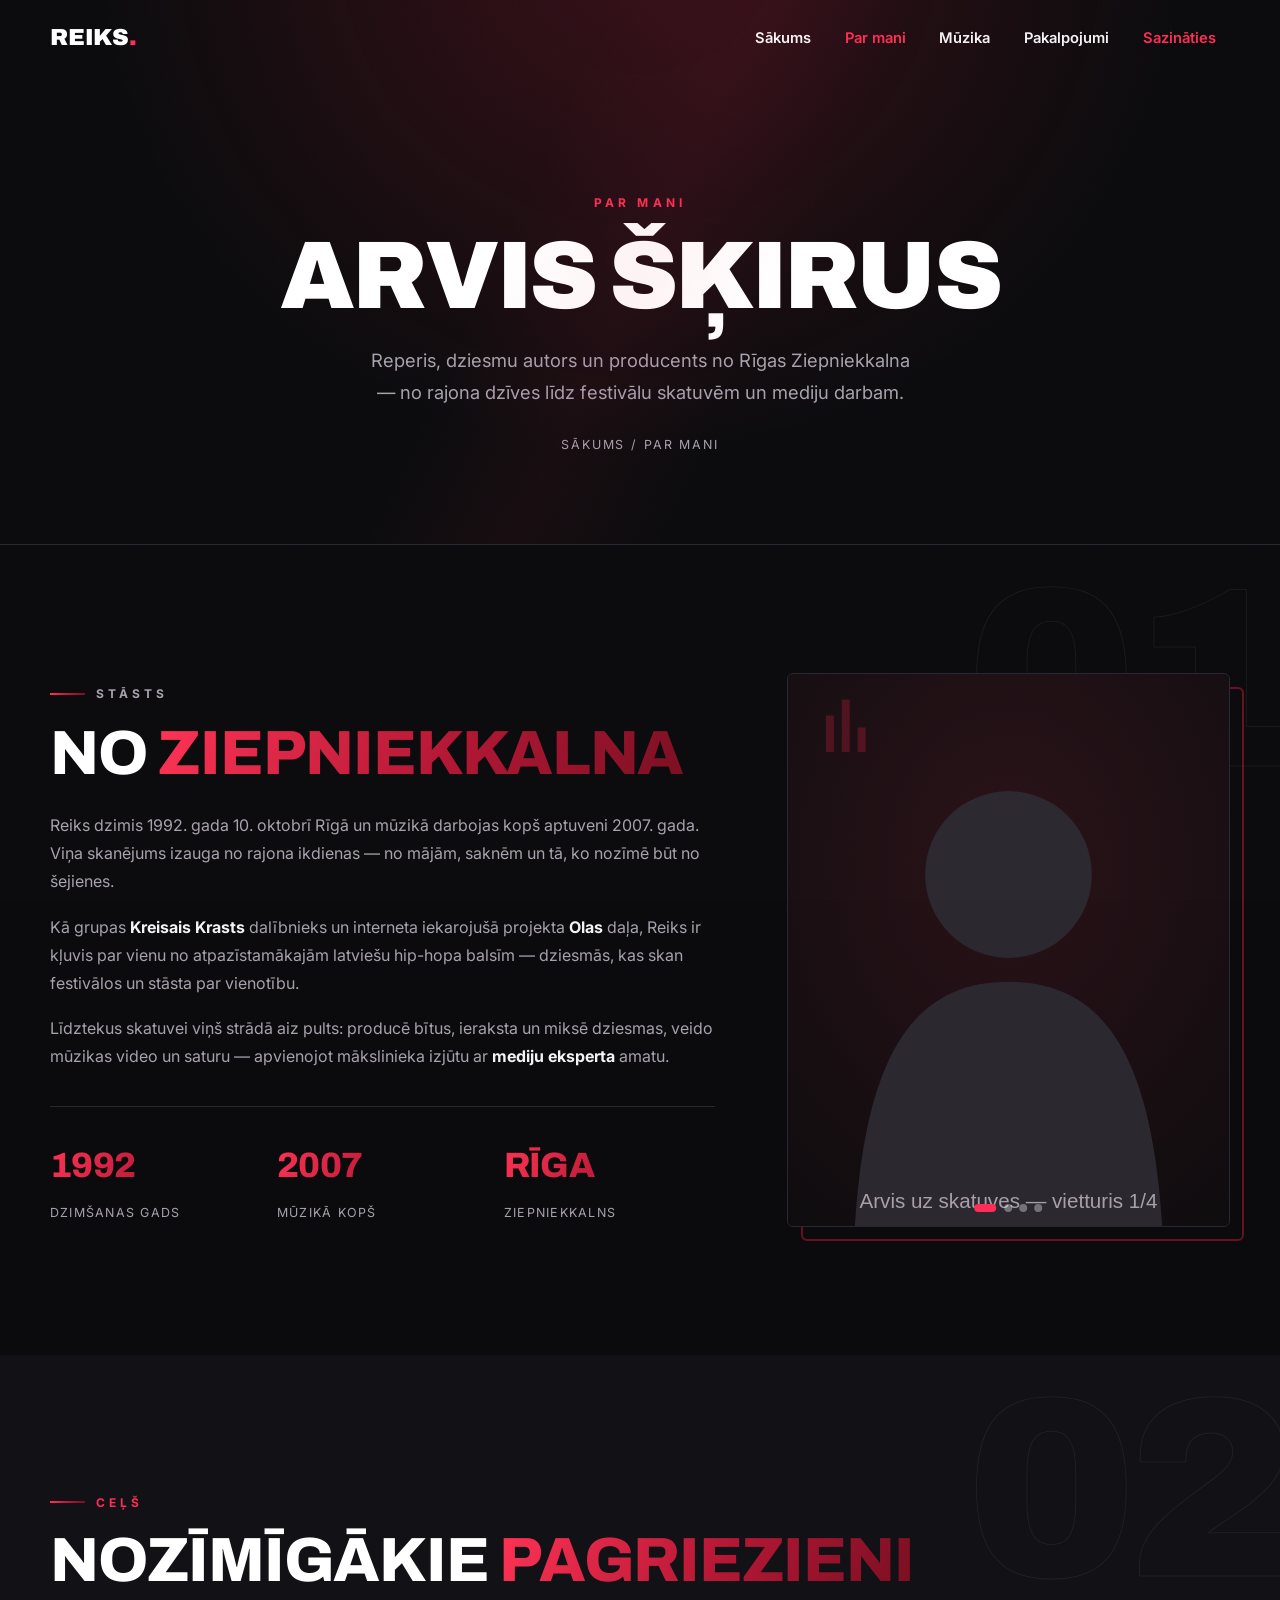
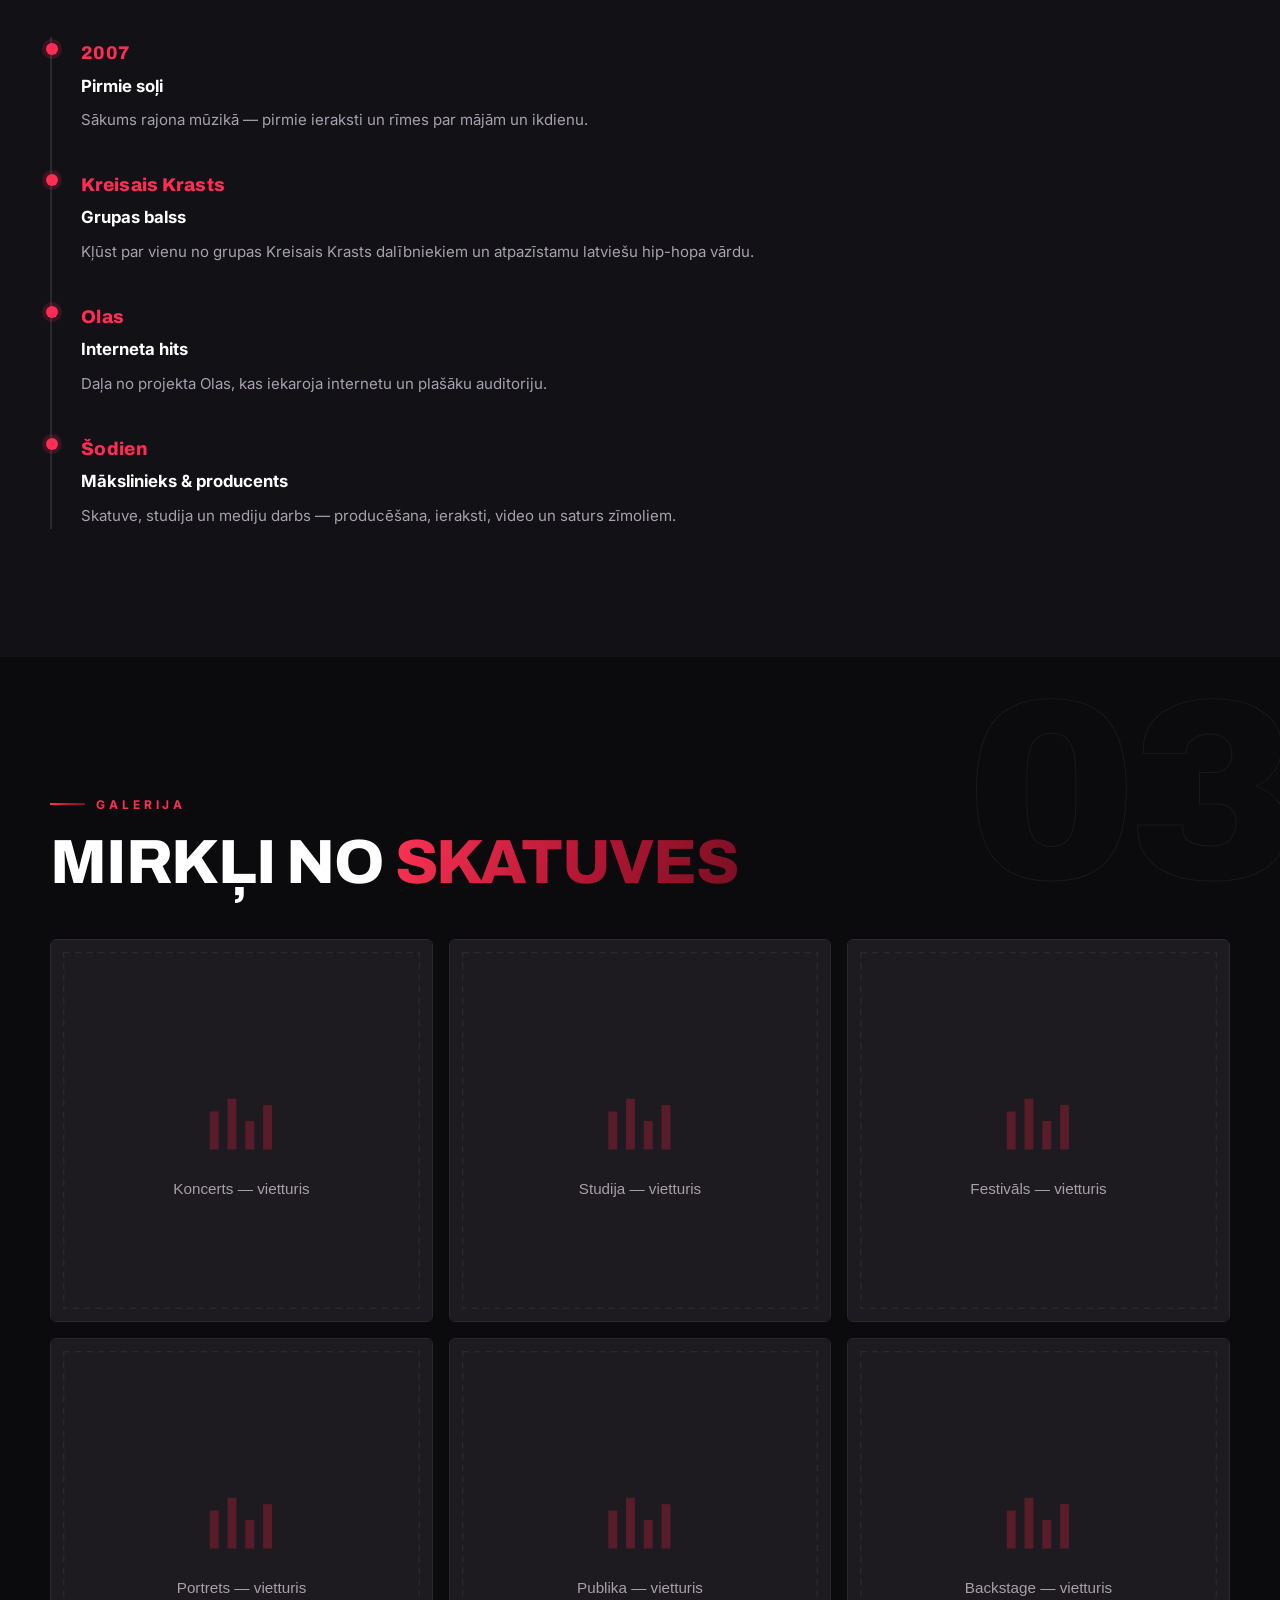
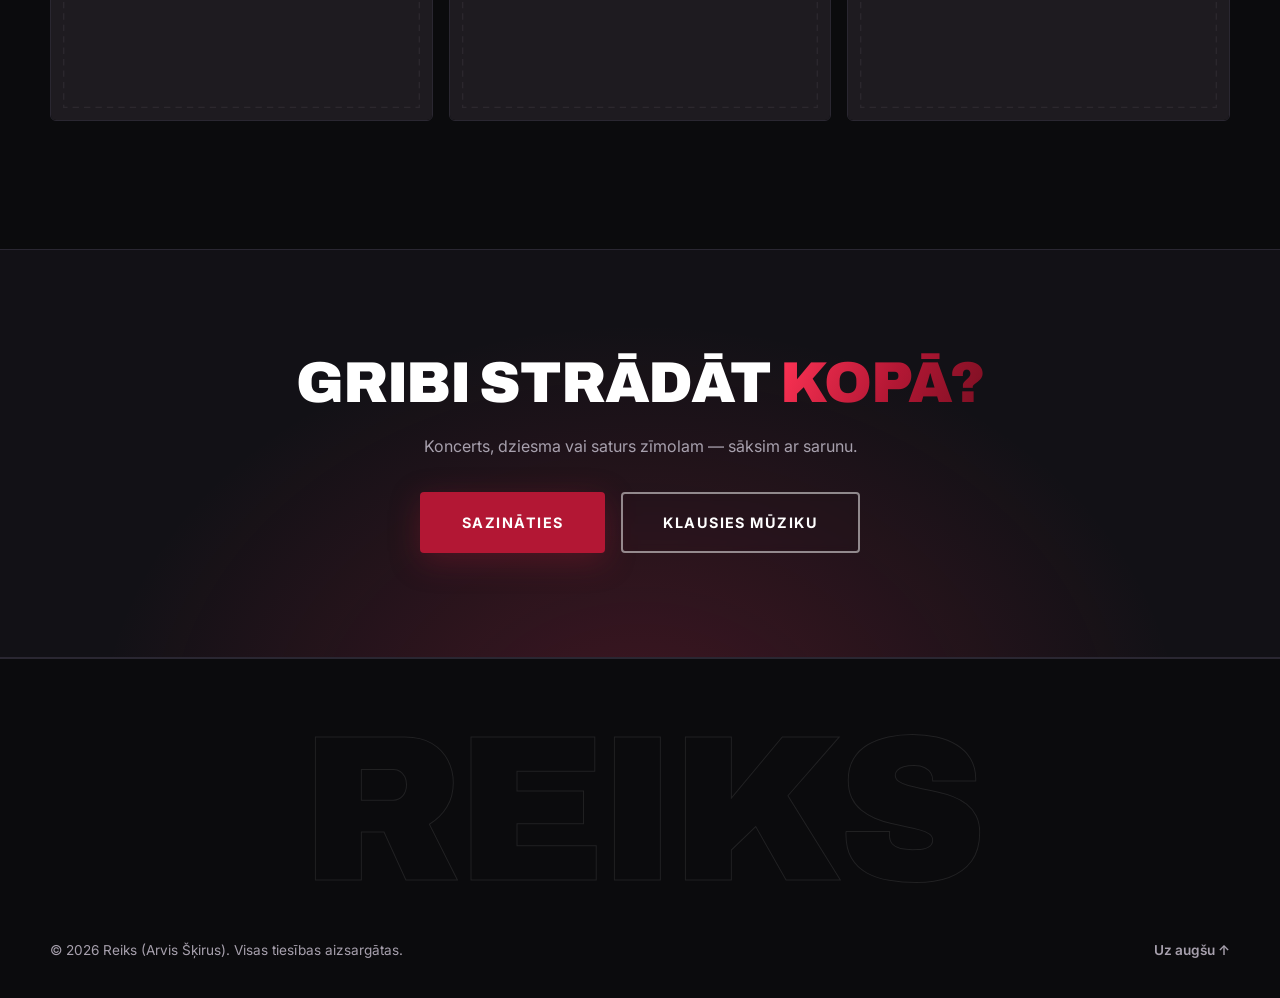
==== about.html @ 03c7bd0c "REIKS multi-page site: home, about, music, services Artist + media-expert site built on the reiks-la" ====
<!DOCTYPE html>
<html lang="lv">
<head>
  <meta charset="UTF-8">
  <meta name="viewport" content="width=device-width, initial-scale=1.0">
  <meta name="description" content="Par Reiks (Arvis Šķirus) — latviešu repera, dziesmu autora un producenta stāsts no Ziepniekkalna līdz festivālu skatuvēm un mediju darbam.">
  <title>Par mani — REIKS</title>
  <link rel="icon" type="image/svg+xml" href="assets/favicon.svg">
  <link rel="canonical" href="https://reiks.lv/about">

  <!-- Open Graph / social sharing -->
  <meta property="og:type" content="profile">
  <meta property="og:site_name" content="REIKS">
  <meta property="og:locale" content="lv_LV">
  <meta property="og:url" content="https://reiks.lv/about">
  <meta property="og:title" content="Par mani — REIKS">
  <meta property="og:description" content="Reiks (Arvis Šķirus) — no Rīgas Ziepniekkalna līdz festivālu skatuvēm un mediju darbam.">
  <meta name="twitter:card" content="summary_large_image">

  <link rel="preconnect" href="https://fonts.googleapis.com">
  <link rel="preconnect" href="https://fonts.gstatic.com" crossorigin>
  <link href="https://fonts.googleapis.com/css2?family=Archivo:wght@600;700;800;900&family=Inter:wght@400;500;600;700;800&display=swap" rel="stylesheet">
  <link rel="stylesheet" href="styles.css">
</head>
<body>

  <div class="scroll-progress" aria-hidden="true"></div>

  <header class="site-header" id="site-header">
    <nav class="nav container" aria-label="Galvenā navigācija">
      <a href="/" class="nav__logo">REIKS<span class="nav__logo-dot">.</span></a>
      <button class="nav__toggle" aria-label="Atvērt izvēlni" aria-expanded="false" aria-controls="nav-menu">
        <span class="nav__toggle-bar"></span>
        <span class="nav__toggle-bar"></span>
        <span class="nav__toggle-bar"></span>
      </button>
      <ul class="nav__menu" id="nav-menu">
        <li><a href="/" class="nav__link">Sākums</a></li>
        <li><a href="/about" class="nav__link nav__link--active">Par mani</a></li>
        <li><a href="/music" class="nav__link">Mūzika</a></li>
        <li><a href="/services" class="nav__link">Pakalpojumi</a></li>
        <li><a href="/services#kontakti" class="nav__link nav__link--cta">Sazināties</a></li>
      </ul>
    </nav>
  </header>

  <main>

    <!-- PAGE BANNER -->
    <section class="page-banner">
      <div class="container">
        <p class="page-banner__kicker">Par mani</p>
        <h1 class="page-banner__title">Arvis Šķirus</h1>
        <p class="page-banner__lead">Reperis, dziesmu autors un producents no Rīgas Ziepniekkalna — no rajona dzīves līdz festivālu skatuvēm un mediju darbam.</p>
        <p class="page-banner__path"><a href="/">Sākums</a> / Par mani</p>
      </div>
    </section>

    <!-- BIO + SLIDESHOW -->
    <section class="section">
      <span class="section__ghost" aria-hidden="true">01</span>
      <div class="container split split--media-right">
        <div class="split__media reveal">
          <div class="slideshow" role="img" aria-label="Reiks — foto slīdrāde">
            <img class="slideshow__slide slideshow__slide--active" src="assets/images/slide-1.svg" alt="Reiks uz skatuves">
            <img class="slideshow__slide" src="assets/images/slide-2.svg" alt="Reiks studijā" loading="lazy">
            <img class="slideshow__slide" src="assets/images/slide-3.svg" alt="Reiks festivālā" loading="lazy">
            <img class="slideshow__slide" src="assets/images/slide-4.svg" alt="Reiks ar publiku" loading="lazy">
            <div class="slideshow__dots" aria-hidden="true"></div>
          </div>
          <div class="about__image-frame" aria-hidden="true"></div>
        </div>
        <div class="about__text">
          <p class="section__kicker reveal">Stāsts</p>
          <h2 class="section__title reveal">No <span class="accent">Ziepniekkalna</span></h2>
          <p class="reveal">
            Reiks dzimis 1992. gada 10. oktobrī Rīgā un mūzikā darbojas kopš aptuveni
            2007. gada. Viņa skanējums izauga no rajona ikdienas — no mājām, saknēm
            un tā, ko nozīmē būt no šejienes.
          </p>
          <p class="reveal">
            Kā grupas <strong>Kreisais Krasts</strong> dalībnieks un interneta iekarojušā
            projekta <strong>Olas</strong> daļa, Reiks ir kļuvis par vienu no
            atpazīstamākajām latviešu hip-hopa balsīm — dziesmās, kas skan festivālos
            un stāsta par vienotību.
          </p>
          <p class="reveal">
            Līdztekus skatuvei viņš strādā aiz pults: producē bītus, ieraksta un miksē
            dziesmas, veido mūzikas video un saturu — apvienojot mākslinieka izjūtu ar
            <strong>mediju eksperta</strong> amatu.
          </p>

          <div class="about__stats reveal">
            <div class="stat"><span class="stat__num">1992</span><span class="stat__label">Dzimšanas gads</span></div>
            <div class="stat"><span class="stat__num">2007</span><span class="stat__label">Mūzikā kopš</span></div>
            <div class="stat"><span class="stat__num">RĪGA</span><span class="stat__label">Ziepniekkalns</span></div>
          </div>
        </div>
      </div>
    </section>

    <!-- TIMELINE -->
    <section class="section section--alt">
      <span class="section__ghost" aria-hidden="true">02</span>
      <div class="container">
        <p class="section__kicker reveal">Ceļš</p>
        <h2 class="section__title reveal">Nozīmīgākie <span class="accent">pagriezieni</span></h2>

        <div class="timeline">
          <div class="timeline__item reveal">
            <p class="timeline__year">2007</p>
            <h3 class="timeline__title">Pirmie soļi</h3>
            <p class="timeline__text">Sākums rajona mūzikā — pirmie ieraksti un rīmes par mājām un ikdienu.</p>
          </div>
          <div class="timeline__item reveal">
            <p class="timeline__year">Kreisais Krasts</p>
            <h3 class="timeline__title">Grupas balss</h3>
            <p class="timeline__text">Kļūst par vienu no grupas Kreisais Krasts dalībniekiem un atpazīstamu latviešu hip-hopa vārdu.</p>
          </div>
          <div class="timeline__item reveal">
            <p class="timeline__year">Olas</p>
            <h3 class="timeline__title">Interneta hits</h3>
            <p class="timeline__text">Daļa no projekta Olas, kas iekaroja internetu un plašāku auditoriju.</p>
          </div>
          <div class="timeline__item reveal">
            <p class="timeline__year">Šodien</p>
            <h3 class="timeline__title">Mākslinieks & producents</h3>
            <p class="timeline__text">Skatuve, studija un mediju darbs — producēšana, ieraksti, video un saturs zīmoliem.</p>
          </div>
        </div>
      </div>
    </section>

    <!-- GALLERY -->
    <section class="section gallery">
      <span class="section__ghost" aria-hidden="true">03</span>
      <div class="container">
        <p class="section__kicker reveal">Galerija</p>
        <h2 class="section__title reveal">Mirkļi no <span class="accent">skatuves</span></h2>
        <div class="gallery__grid">
          <img class="reveal" src="assets/images/gallery-1.svg" alt="Foto no koncerta — vietturis" loading="lazy">
          <img class="reveal" src="assets/images/gallery-2.svg" alt="Foto no studijas — vietturis" loading="lazy">
          <img class="reveal" src="assets/images/gallery-3.svg" alt="Foto no festivāla — vietturis" loading="lazy">
          <img class="reveal" src="assets/images/gallery-4.svg" alt="Portreta foto — vietturis" loading="lazy">
          <img class="reveal" src="assets/images/gallery-5.svg" alt="Foto ar publiku — vietturis" loading="lazy">
          <img class="reveal" src="assets/images/gallery-6.svg" alt="Backstage foto — vietturis" loading="lazy">
        </div>
      </div>
    </section>

    <!-- CTA BAND -->
    <section class="cta-band">
      <div class="container">
        <h2 class="cta-band__title reveal">Gribi strādāt <span class="accent">kopā?</span></h2>
        <p class="cta-band__text reveal">Koncerts, dziesma vai saturs zīmolam — sāksim ar sarunu.</p>
        <div class="cta-band__actions reveal">
          <a href="/services#kontakti" class="btn btn--primary">Sazināties</a>
          <a href="/music" class="btn btn--outline">Klausies mūziku</a>
        </div>
      </div>
    </section>

  </main>

  <footer class="site-footer">
    <p class="site-footer__wordmark" aria-hidden="true">REIKS</p>
    <div class="container site-footer__inner">
      <p class="site-footer__copy">© <span id="year">2026</span> Reiks (Arvis Šķirus). Visas tiesības aizsargātas.</p>
      <a href="#" class="site-footer__top">Uz augšu ↑</a>
    </div>
  </footer>

  <script src="script.js"></script>
</body>
</html>
---- styles.css ----
/* ================================================================
   REIKS — LANDING PAGE STYLES  (v2 — "top tier" design pass)
   ----------------------------------------------------------------
   HOW TO EDIT:
   - All colors, fonts and spacing live in the :root variables below.
     Change a value once and it updates everywhere.
   - Each section of the page has its own clearly-marked block.
   - Mobile-first: base styles are for phones; @media blocks at the
     end adapt the layout for tablets and desktops.
   ================================================================ */

/* ----------------------------------------------------------------
   DESIGN TOKENS (colors, fonts, spacing)
   ---------------------------------------------------------------- */
:root {
  /* Colors — crimson accent on a warm near-black theme (bold-modern) */
  --color-bg:        #0b0b0d;   /* page background */
  --color-bg-alt:    #121116;   /* alternate section background */
  --color-surface:   #161419;   /* cards */
  --color-border:    #2a2732;   /* subtle card borders */
  --color-text:      #f5f2f6;   /* main text */
  --color-text-dim:  #a7a0ad;   /* secondary text */
  --color-accent:    #b31734;   /* deep crimson */
  --color-accent-hi: #ff2d55;   /* vivid crimson for glows/hovers */
  --color-white:     #ffffff;

  /* Gradient used for accent text and glows */
  --gradient-accent: linear-gradient(115deg, #ff3355 0%, #b31734 55%, #7a0f22 100%);

  /* Typography — Archivo (heavy) for display, Inter for body (see <head>) */
  --font-display: "Archivo", "Arial Black", Impact, sans-serif;
  --font-body: "Inter", "Segoe UI", system-ui, sans-serif;
  --display-weight: 800;

  /* Layout — sharper, more architectural than before */
  --container-max: 1180px;
  --section-pad: clamp(4.5rem, 11vw, 8rem);
  --radius: 6px;
  --radius-sm: 4px;
}

/* ----------------------------------------------------------------
   RESET & BASE
   ---------------------------------------------------------------- */
*, *::before, *::after { box-sizing: border-box; margin: 0; padding: 0; }

html { scroll-behavior: smooth; }

body {
  font-family: var(--font-body);
  background: var(--color-bg);
  color: var(--color-text);
  line-height: 1.75;
  -webkit-font-smoothing: antialiased;
  overflow-x: hidden; /* ghost numbers overflow on purpose */
}

img { max-width: 100%; display: block; }

a { color: inherit; }

/* Film-grain texture over the whole page — subtle, adds analog warmth.
   Pure CSS (SVG noise), sits above everything but ignores clicks. */
body::after {
  content: "";
  position: fixed;
  inset: 0;
  z-index: 300;
  pointer-events: none;
  opacity: 0.05;
  mix-blend-mode: overlay;
  background-image: url("data:image/svg+xml,%3Csvg xmlns='http://www.w3.org/2000/svg' width='160' height='160'%3E%3Cfilter id='n'%3E%3CfeTurbulence type='fractalNoise' baseFrequency='0.85' numOctaves='2' stitchTiles='stitch'/%3E%3C/filter%3E%3Crect width='100%25' height='100%25' filter='url(%23n)'/%3E%3C/svg%3E");
}

/* Visible focus outline for keyboard users */
a:focus-visible, button:focus-visible, input:focus-visible, textarea:focus-visible {
  outline: 2px solid var(--color-accent-hi);
  outline-offset: 3px;
}

::selection { background: var(--color-accent); color: var(--color-white); }

.container {
  width: min(100% - 2.5rem, var(--container-max));
  margin-inline: auto;
}

/* Accent words inside headings get the gradient treatment */
.accent {
  background: var(--gradient-accent);
  -webkit-background-clip: text;
  background-clip: text;
  color: transparent;
}

/* ----------------------------------------------------------------
   SCROLL PROGRESS BAR (top of page; width set by script.js)
   ---------------------------------------------------------------- */
.scroll-progress {
  position: fixed;
  top: 0; left: 0;
  height: 3px;
  width: 0%;
  background: var(--gradient-accent);
  z-index: 200;
}

/* ----------------------------------------------------------------
   BUTTONS
   ---------------------------------------------------------------- */
.btn {
  position: relative;
  display: inline-block;
  padding: 1rem 2.5rem;
  font-weight: 700;
  font-size: 0.9rem;
  letter-spacing: 0.1em;
  text-decoration: none;
  text-transform: uppercase;
  border-radius: var(--radius-sm);
  border: 2px solid transparent;
  cursor: pointer;
  overflow: hidden;
  transition: transform 0.2s ease, background 0.2s ease,
              border-color 0.2s ease, box-shadow 0.2s ease, color 0.2s ease;
}
.btn:hover { transform: translateY(-3px); }
.btn:active { transform: translateY(-1px); }

.btn--primary {
  background: var(--color-accent);
  color: var(--color-white);
  box-shadow: 0 8px 30px rgba(158, 27, 50, 0.35);
}
.btn--primary:hover {
  background: var(--color-accent-hi);
  box-shadow: 0 12px 40px rgba(224, 41, 77, 0.45);
}

/* Outline button — crimson fill sweeps up from the bottom on hover */
.btn--outline {
  border-color: rgba(255, 255, 255, 0.5);
  color: var(--color-white);
  backdrop-filter: blur(4px);
  z-index: 0;
}
.btn--outline::before {
  content: "";
  position: absolute;
  inset: 0;
  z-index: -1;
  background: var(--color-accent);
  transform: translateY(100%);
  transition: transform 0.3s cubic-bezier(0.4, 0, 0.2, 1);
}
.btn--outline:hover {
  border-color: var(--color-accent);
  color: var(--color-white);
}
.btn--outline:hover::before { transform: translateY(0); }

.btn--full { width: 100%; }
.btn--sm { padding: 0.75rem 1.7rem; font-size: 0.82rem; }

/* ----------------------------------------------------------------
   NAVIGATION (sticky header; .site-header--solid added on scroll)
   ---------------------------------------------------------------- */
.site-header {
  position: fixed;
  top: 0; left: 0; right: 0;
  z-index: 100;
  transition: background 0.3s ease, border-color 0.3s ease;
  border-bottom: 1px solid transparent;
}
.site-header--solid {
  background: rgba(10, 10, 11, 0.82);
  backdrop-filter: blur(14px);
  border-bottom-color: var(--color-border);
}

.nav {
  display: flex;
  align-items: center;
  justify-content: space-between;
  padding-block: 1.1rem;
}

.nav__logo {
  font-family: var(--font-display);
  font-weight: 900;
  font-size: 1.45rem;
  letter-spacing: -0.01em;
  text-transform: uppercase;
  text-decoration: none;
  color: var(--color-white);
}
.nav__logo-dot { color: var(--color-accent-hi); }
.nav__logo:hover { color: var(--color-accent-hi); }

/* Hamburger button — hidden on desktop */
.nav__toggle {
  display: flex;
  flex-direction: column;
  gap: 5px;
  background: none;
  border: none;
  padding: 6px;
  cursor: pointer;
}
.nav__toggle-bar {
  width: 26px;
  height: 2px;
  background: var(--color-white);
  border-radius: 2px;
  transition: transform 0.25s ease, opacity 0.25s ease;
}
.nav__toggle[aria-expanded="true"] .nav__toggle-bar:nth-child(1) { transform: translateY(7px) rotate(45deg); }
.nav__toggle[aria-expanded="true"] .nav__toggle-bar:nth-child(2) { opacity: 0; }
.nav__toggle[aria-expanded="true"] .nav__toggle-bar:nth-child(3) { transform: translateY(-7px) rotate(-45deg); }

/* Mobile menu — collapsed by default, opened via JS (.nav__menu--open) */
.nav__menu {
  position: absolute;
  top: 100%;
  left: 0; right: 0;
  display: flex;
  flex-direction: column;
  list-style: none;
  background: rgba(10, 10, 11, 0.97);
  backdrop-filter: blur(14px);
  border-bottom: 1px solid var(--color-border);
  max-height: 0;
  overflow: hidden;
  transition: max-height 0.35s ease;
}
.nav__menu--open { max-height: 30rem; }

.nav__link {
  display: block;
  padding: 0.95rem 1.5rem;
  text-decoration: none;
  font-weight: 600;
  font-size: 0.95rem;
  color: var(--color-text);
  transition: color 0.2s ease;
}
.nav__link:hover,
.nav__link--active { color: var(--color-accent-hi); }

.nav__link--cta { color: var(--color-accent-hi); }

/* ----------------------------------------------------------------
   1. HERO
   ---------------------------------------------------------------- */
.hero {
  position: relative;
  min-height: 100svh;
  display: flex;
  align-items: center;
  justify-content: center;
  text-align: center;

  /* HERO BACKGROUND IMAGE — replace hero-bg.svg with a real photo,
     e.g. url("assets/images/hero-bg.jpg") */
  background: url("assets/images/hero-bg.svg") center / cover no-repeat, var(--color-bg);
}

/* Dark gradient + vignette over the background so text stays readable */
.hero__overlay {
  position: absolute;
  inset: 0;
  background:
    radial-gradient(ellipse at 50% 110%, rgba(158, 27, 50, 0.22), transparent 55%),
    linear-gradient(to bottom,
      rgba(10, 10, 11, 0.6) 0%,
      rgba(10, 10, 11, 0.3) 45%,
      rgba(10, 10, 11, 0.97) 100%);
}

.hero__content { position: relative; z-index: 1; padding-top: 4rem; }

.hero__kicker {
  text-transform: uppercase;
  letter-spacing: 0.4em;
  font-size: clamp(0.7rem, 2vw, 0.9rem);
  font-weight: 600;
  color: var(--color-text-dim);
  margin-bottom: 1.2rem;
}

.hero__title {
  font-family: var(--font-display);
  font-weight: 900;
  font-size: clamp(5rem, 22vw, 15rem);
  line-height: 0.88;
  letter-spacing: -0.03em;
  text-transform: uppercase;
  color: var(--color-white);
  text-shadow: 0 20px 60px rgba(0, 0, 0, 0.7);
}

/* Letters injected by script.js animate in one-by-one */
.hero__title .letter {
  display: inline-block;
  opacity: 0;
  transform: translateY(0.4em) rotate(4deg);
  animation: letter-in 0.7s cubic-bezier(0.2, 0.7, 0.2, 1) forwards;
  animation-delay: calc(var(--i) * 90ms + 150ms);
}
@keyframes letter-in {
  to { opacity: 1; transform: translateY(0) rotate(0); }
}

.hero__tagline {
  font-size: clamp(1.05rem, 3vw, 1.4rem);
  font-weight: 500;
  color: var(--color-text-dim);
  margin: 1.4rem 0 2.6rem;
}

.hero__actions {
  display: flex;
  flex-wrap: wrap;
  gap: 1rem;
  justify-content: center;
}

/* Animated equalizer — 10 bars pulsing at different speeds */
.hero__eq {
  display: flex;
  gap: 6px;
  justify-content: center;
  align-items: flex-end;
  height: 42px;
  margin-top: 3.2rem;
}
.hero__eq span {
  width: 5px;
  border-radius: 3px;
  background: var(--gradient-accent);
  animation: eq-bounce 1.1s ease-in-out infinite alternate;
}
/* Each bar gets its own rhythm */
.hero__eq span:nth-child(1)  { height: 30%; animation-duration: 0.9s;  }
.hero__eq span:nth-child(2)  { height: 70%; animation-duration: 1.3s;  }
.hero__eq span:nth-child(3)  { height: 45%; animation-duration: 0.8s;  }
.hero__eq span:nth-child(4)  { height: 90%; animation-duration: 1.15s; }
.hero__eq span:nth-child(5)  { height: 55%; animation-duration: 0.95s; }
.hero__eq span:nth-child(6)  { height: 80%; animation-duration: 1.25s; }
.hero__eq span:nth-child(7)  { height: 40%; animation-duration: 0.85s; }
.hero__eq span:nth-child(8)  { height: 65%; animation-duration: 1.05s; }
.hero__eq span:nth-child(9)  { height: 85%; animation-duration: 1.35s; }
.hero__eq span:nth-child(10) { height: 35%; animation-duration: 0.75s; }
@keyframes eq-bounce {
  from { transform: scaleY(0.3); }
  to   { transform: scaleY(1); }
}

/* Bouncing scroll-down arrow */
.hero__scroll {
  position: absolute;
  bottom: 1.8rem;
  left: 50%;
  transform: translateX(-50%);
  z-index: 1;
  padding: 0.6rem;
}
.hero__scroll-arrow {
  display: block;
  width: 13px;
  height: 13px;
  border-right: 2px solid var(--color-text-dim);
  border-bottom: 2px solid var(--color-text-dim);
  transform: rotate(45deg);
  animation: bounce 2s infinite;
}
@keyframes bounce {
  0%, 100% { transform: rotate(45deg) translate(0, 0); }
  50%      { transform: rotate(45deg) translate(6px, 6px); }
}

/* ----------------------------------------------------------------
   MARQUEE RIBBON — infinite scrolling strip below the hero
   ---------------------------------------------------------------- */
.marquee {
  overflow: hidden;
  background: var(--color-accent);
  transform: rotate(-1deg) scale(1.02); /* slight tilt = energy */
  padding-block: 0.85rem;
  border-block: 1px solid rgba(255, 255, 255, 0.12);
}
.marquee__inner {
  display: flex;
  align-items: center;
  gap: 2.2rem;
  width: max-content;
  animation: marquee-scroll 22s linear infinite;
}
.marquee__inner span {
  font-family: var(--font-display);
  font-weight: 800;
  font-size: 1.05rem;
  letter-spacing: 0.06em;
  text-transform: uppercase;
  color: var(--color-white);
  white-space: nowrap;
}
.marquee__inner i {
  font-style: normal;
  color: rgba(255, 255, 255, 0.55);
  font-size: 0.8rem;
}
@keyframes marquee-scroll {
  from { transform: translateX(0); }
  to   { transform: translateX(-50%); } /* content is duplicated, so -50% loops seamlessly */
}

/* ----------------------------------------------------------------
   SHARED SECTION STYLES
   ---------------------------------------------------------------- */
.section {
  position: relative;
  padding-block: var(--section-pad);
}

.section--alt { background: var(--color-bg-alt); }

/* Giant ghost number in the section corner (decorative) */
.section__ghost {
  position: absolute;
  top: 0.5rem;
  right: -0.5rem;
  font-family: var(--font-display);
  font-weight: 900;
  font-size: clamp(7rem, 22vw, 16rem);
  line-height: 1;
  letter-spacing: -0.04em;
  color: transparent;
  -webkit-text-stroke: 1px rgba(255, 255, 255, 0.06);
  pointer-events: none;
  user-select: none;
}

.section__kicker {
  display: inline-flex;
  align-items: center;
  gap: 0.7rem;
  text-transform: uppercase;
  letter-spacing: 0.32em;
  font-size: 0.75rem;
  font-weight: 700;
  color: var(--color-accent-hi);
  margin-bottom: 1rem;
}
/* Little line before the kicker text */
.section__kicker::before {
  content: "";
  width: 2.2rem;
  height: 2px;
  background: var(--gradient-accent);
}

.section__title {
  font-family: var(--font-display);
  font-weight: 800;
  font-size: clamp(2.3rem, 6.2vw, 3.9rem);
  line-height: 1.02;
  letter-spacing: -0.02em;
  margin-bottom: 1.6rem;
  color: var(--color-white);
  text-transform: uppercase;
}

/* ----------------------------------------------------------------
   GLOW CARDS — shared hover treatment (mouse-tracking radial glow).
   script.js updates --mx / --my with the cursor position.
   ---------------------------------------------------------------- */
.glow-card {
  position: relative;
  background: var(--color-surface);
  border: 1px solid var(--color-border);
  border-radius: var(--radius);
  overflow: hidden;
  transition: transform 0.25s ease, border-color 0.25s ease, box-shadow 0.25s ease;
}
.glow-card::before {
  content: "";
  position: absolute;
  inset: 0;
  background: radial-gradient(340px circle at var(--mx, 50%) var(--my, 50%),
              rgba(224, 41, 77, 0.13), transparent 65%);
  opacity: 0;
  transition: opacity 0.3s ease;
  pointer-events: none;
}
.glow-card:hover {
  transform: translateY(-6px);
  border-color: rgba(224, 41, 77, 0.45);
  box-shadow: 0 18px 50px rgba(0, 0, 0, 0.45);
}
.glow-card:hover::before { opacity: 1; }

/* ----------------------------------------------------------------
   2. ABOUT
   ---------------------------------------------------------------- */
.about__grid {
  display: grid;
  gap: 3rem;
}

.about__media { position: relative; }

/* --- Video-style slideshow -------------------------------------
   Slides sit on top of each other; the active one fades in and
   slowly zooms (Ken Burns effect), so it feels like video footage.
   script.js rotates the .slideshow__slide--active class. */
.slideshow {
  position: relative;
  z-index: 1;
  aspect-ratio: 4 / 5;
  border-radius: var(--radius);
  border: 1px solid var(--color-border);
  overflow: hidden;
  background: var(--color-surface);
}

.slideshow__slide {
  position: absolute;
  inset: 0;
  width: 100%;
  height: 100%;
  object-fit: cover;
  opacity: 0;
  transform: scale(1);
  transition: opacity 1.2s ease;
}
.slideshow__slide--active {
  opacity: 1;
  /* Slow push-in: 1 → 1.08 over the length of the slide */
  animation: kenburns 6s ease-out forwards;
}
@keyframes kenburns {
  from { transform: scale(1); }
  to   { transform: scale(1.08); }
}

/* Progress dots (bottom centre); built by script.js */
.slideshow__dots {
  position: absolute;
  bottom: 0.9rem;
  left: 50%;
  transform: translateX(-50%);
  display: flex;
  gap: 0.45rem;
  z-index: 2;
}
.slideshow__dot {
  width: 8px;
  height: 8px;
  border-radius: 999px;
  border: none;
  padding: 0;
  cursor: pointer;
  background: rgba(255, 255, 255, 0.35);
  transition: background 0.3s ease, width 0.3s ease;
}
.slideshow__dot--active {
  width: 22px;
  background: var(--color-accent-hi);
}

/* Offset maroon frame behind the slideshow */
.about__image-frame {
  position: absolute;
  inset: 0;
  border-radius: var(--radius);
  border: 2px solid var(--color-accent);
  transform: translate(14px, 14px);
  opacity: 0.55;
}

.about__text p { margin-bottom: 1.1rem; color: var(--color-text-dim); }
.about__text p strong { color: var(--color-text); }

/* Stats strip */
.about__stats {
  display: grid;
  grid-template-columns: repeat(3, 1fr);
  gap: 1rem;
  margin-top: 2.2rem;
  border-top: 1px solid var(--color-border);
  padding-top: 1.8rem;
}
.stat__num {
  display: block;
  font-family: var(--font-display);
  font-weight: 800;
  letter-spacing: -0.02em;
  font-size: clamp(1.5rem, 4vw, 2.2rem);
  background: var(--gradient-accent);
  -webkit-background-clip: text;
  background-clip: text;
  color: transparent;
}
.stat__label {
  font-size: 0.78rem;
  text-transform: uppercase;
  letter-spacing: 0.1em;
  color: var(--color-text-dim);
}

/* ----------------------------------------------------------------
   3. SKILLS (What He Does)
   ---------------------------------------------------------------- */
.skills__grid {
  display: grid;
  gap: 1.2rem;
  margin-top: 2.8rem;
  grid-template-columns: 1fr;
}

.skill-card { padding: 2.2rem 1.8rem; }

.skill-card__icon {
  width: 52px;
  height: 52px;
  display: flex;
  align-items: center;
  justify-content: center;
  border-radius: var(--radius);
  background: rgba(179, 23, 52, 0.16);
  color: var(--color-accent-hi);
  margin-bottom: 1.4rem;
}
.skill-card__icon svg { width: 26px; height: 26px; }

.skill-card__title {
  font-size: 1.15rem;
  font-weight: 700;
  margin-bottom: 0.5rem;
  color: var(--color-white);
}

.skill-card__text {
  color: var(--color-text-dim);
  font-size: 0.95rem;
}

/* The call-out card in the last grid slot */
.skill-card--highlight {
  display: flex;
  flex-direction: column;
  justify-content: center;
  align-items: flex-start;
  gap: 0.4rem;
  background: linear-gradient(140deg, rgba(158, 27, 50, 0.25), var(--color-surface) 65%);
  border-color: rgba(224, 41, 77, 0.35);
}
.skill-card--highlight .btn { margin-top: 1rem; }

/* ----------------------------------------------------------------
   4. MUSIC (featured tracks)
   ---------------------------------------------------------------- */
.music__grid {
  display: grid;
  gap: 1.5rem;
  margin-top: 2.8rem;
  grid-template-columns: 1fr;
}

.track-card__embed {
  aspect-ratio: 16 / 9;
  background: #060607;
  border-bottom: 1px solid var(--color-border);
}
.track-card__embed iframe { width: 100%; height: 100%; border: 0; }

/* Play-button placeholder shown until a real embed is pasted in */
.track-card__placeholder {
  width: 100%;
  height: 100%;
  display: flex;
  align-items: center;
  justify-content: center;
}
.track-card__placeholder svg {
  width: 58px;
  height: 58px;
  color: var(--color-accent);
  opacity: 0.9;
  filter: drop-shadow(0 0 24px rgba(224, 41, 77, 0.45));
  transition: transform 0.25s ease;
}
.track-card:hover .track-card__placeholder svg { transform: scale(1.15); }

.track-card__body { padding: 1.3rem 1.5rem 1.5rem; }

.track-card__title {
  font-size: 1.2rem;
  font-weight: 700;
  color: var(--color-white);
  margin-bottom: 0.3rem;
}

.track-card__text {
  color: var(--color-text-dim);
  font-size: 0.92rem;
}

/* ----------------------------------------------------------------
   5. DISCOGRAPHY — big interactive rows
   ---------------------------------------------------------------- */
.discography__list {
  list-style: none;
  margin-top: 2.2rem;
}

.discography__item { border-bottom: 1px solid var(--color-border); }
.discography__item:first-child { border-top: 1px solid var(--color-border); }

.discography__row {
  display: flex;
  align-items: center;
  gap: 1.4rem;
  padding: 1.5rem 0.6rem;
  text-decoration: none;
  transition: background 0.25s ease, padding-left 0.25s ease;
}
.discography__row:hover {
  background: rgba(158, 27, 50, 0.09);
  padding-left: 1.4rem;
}

.discography__num {
  font-family: var(--font-display);
  font-weight: 700;
  font-size: 0.95rem;
  color: var(--color-text-dim);
  min-width: 2.4rem;
  transition: color 0.25s ease;
}
.discography__row:hover .discography__num { color: var(--color-accent-hi); }

.discography__name {
  flex: 1;
  font-family: var(--font-display);
  font-weight: 800;
  font-size: clamp(1.3rem, 4vw, 2rem);
  letter-spacing: -0.01em;
  text-transform: uppercase;
  color: var(--color-white);
}
.discography__name small {
  font-family: var(--font-body);
  font-size: 0.85rem;
  text-transform: none;
  letter-spacing: 0;
  color: var(--color-text-dim);
  margin-left: 0.6rem;
}

.discography__arrow {
  font-size: 1.4rem;
  color: var(--color-accent-hi);
  opacity: 0;
  transform: translateX(-10px);
  transition: opacity 0.25s ease, transform 0.25s ease;
}
.discography__row:hover .discography__arrow {
  opacity: 1;
  transform: translateX(0);
}

/* ----------------------------------------------------------------
   6. GALLERY
   ---------------------------------------------------------------- */
.gallery__grid {
  display: grid;
  gap: 1rem;
  margin-top: 2.8rem;
  grid-template-columns: repeat(2, 1fr);
}

.gallery__grid img {
  width: 100%;
  aspect-ratio: 1;
  object-fit: cover;
  border-radius: var(--radius);
  border: 1px solid var(--color-border);
  filter: saturate(0.9);
  transition: transform 0.3s ease, filter 0.3s ease, border-color 0.3s ease;
}
.gallery__grid img:hover {
  transform: scale(1.03);
  filter: saturate(1.15);
  border-color: rgba(224, 41, 77, 0.4);
}

/* ----------------------------------------------------------------
   7. CONTACT / BOOKING
   ---------------------------------------------------------------- */
.contact__grid {
  display: grid;
  gap: 3rem;
}

.contact__info p { color: var(--color-text-dim); }

.contact__socials {
  list-style: none;
  display: flex;
  gap: 0.8rem;
  margin-top: 2rem;
}
.contact__socials a {
  display: flex;
  align-items: center;
  justify-content: center;
  width: 48px;
  height: 48px;
  border-radius: var(--radius);
  border: 1px solid var(--color-border);
  color: var(--color-text-dim);
  transition: color 0.2s ease, border-color 0.2s ease,
              transform 0.2s ease, box-shadow 0.2s ease;
}
.contact__socials a:hover {
  color: var(--color-white);
  border-color: var(--color-accent);
  background: var(--color-accent);
  transform: translateY(-4px);
  box-shadow: 0 10px 26px rgba(158, 27, 50, 0.4);
}
.contact__socials svg { width: 20px; height: 20px; }

.contact__form { padding: 2.2rem 1.8rem; }

.form-field { margin-bottom: 1.3rem; }

.form-field label {
  display: block;
  font-weight: 600;
  font-size: 0.8rem;
  text-transform: uppercase;
  letter-spacing: 0.1em;
  margin-bottom: 0.45rem;
  color: var(--color-text-dim);
}

.form-field input,
.form-field textarea {
  width: 100%;
  padding: 0.9rem 1.1rem;
  font: inherit;
  color: var(--color-text);
  background: var(--color-bg);
  border: 1px solid var(--color-border);
  border-radius: var(--radius-sm);
  transition: border-color 0.2s ease, box-shadow 0.2s ease;
}
.form-field input:focus,
.form-field textarea:focus {
  border-color: var(--color-accent-hi);
  box-shadow: 0 0 0 3px rgba(224, 41, 77, 0.15);
  outline: none;
}

.form-field textarea { resize: vertical; }

.contact__form-status {
  margin-top: 1rem;
  font-size: 0.9rem;
  color: var(--color-accent-hi);
  text-align: center;
  min-height: 1.4em;
}

/* ----------------------------------------------------------------
   8. FOOTER — giant outlined wordmark
   ---------------------------------------------------------------- */
.site-footer {
  border-top: 1px solid var(--color-border);
  padding: 3rem 0 2.2rem;
  overflow: hidden;
}

.site-footer__wordmark {
  font-family: var(--font-display);
  font-weight: 900;
  letter-spacing: -0.03em;
  font-size: clamp(4.5rem, 18vw, 13rem);
  line-height: 1;
  text-align: center;
  color: transparent;
  -webkit-text-stroke: 1px rgba(255, 255, 255, 0.09);
  user-select: none;
  margin-bottom: 1.5rem;
  transition: -webkit-text-stroke-color 0.4s ease;
}
.site-footer__wordmark:hover { -webkit-text-stroke-color: rgba(224, 41, 77, 0.4); }

.site-footer__inner {
  display: flex;
  flex-direction: column;
  align-items: center;
  gap: 0.8rem;
  text-align: center;
}

.site-footer__copy {
  font-size: 0.85rem;
  color: var(--color-text-dim);
}

.site-footer__top {
  font-size: 0.85rem;
  font-weight: 600;
  text-decoration: none;
  color: var(--color-text-dim);
  transition: color 0.2s ease;
}
.site-footer__top:hover { color: var(--color-accent-hi); }

/* ----------------------------------------------------------------
   SCROLL-REVEAL ANIMATION
   Elements with class="reveal" slide in when they enter the
   viewport (script.js adds .reveal--visible). Sibling cards get a
   small stagger via --stagger, also set in script.js.
   ---------------------------------------------------------------- */
.reveal {
  opacity: 0;
  transform: translateY(28px);
  transition: opacity 0.7s ease, transform 0.7s ease;
  transition-delay: calc(var(--stagger, 0) * 90ms);
}
.reveal--visible {
  opacity: 1;
  transform: translateY(0);
}

/* Respect users who prefer no motion */
@media (prefers-reduced-motion: reduce) {
  html { scroll-behavior: auto; }
  .reveal { opacity: 1; transform: none; transition: none; }
  .hero__title .letter { opacity: 1; transform: none; animation: none; }
  .hero__eq span, .hero__scroll-arrow, .marquee__inner { animation: none; }
  .slideshow__slide--active { animation: none; } /* crossfade only, no zoom */
}

/* ----------------------------------------------------------------
   RESPONSIVE — TABLET (≥ 640px)
   ---------------------------------------------------------------- */
@media (min-width: 640px) {
  .skills__grid { grid-template-columns: repeat(2, 1fr); }
  .gallery__grid { grid-template-columns: repeat(3, 1fr); }
}

/* ----------------------------------------------------------------
   RESPONSIVE — DESKTOP (≥ 900px)
   ---------------------------------------------------------------- */
@media (min-width: 900px) {
  /* Nav: show links inline, hide hamburger */
  .nav__toggle { display: none; }
  .nav__menu {
    position: static;
    flex-direction: row;
    align-items: center;
    gap: 0.3rem;
    background: none;
    backdrop-filter: none;
    border: none;
    max-height: none;
    overflow: visible;
  }
  .nav__link { padding: 0.5rem 0.9rem; font-size: 0.92rem; }

  .about__grid {
    grid-template-columns: 2fr 3fr;
    align-items: center;
    gap: 4.5rem;
  }

  .skills__grid { grid-template-columns: repeat(3, 1fr); }

  .music__grid { grid-template-columns: repeat(3, 1fr); }

  .contact__grid {
    grid-template-columns: 1fr 1fr;
    align-items: start;
    gap: 4.5rem;
  }

  .site-footer__inner {
    flex-direction: row;
    justify-content: space-between;
  }
}

/* ================================================================
   MULTI-PAGE ADDITIONS  (v3 — artist + media-expert site)
   ----------------------------------------------------------------
   New components layered on top of the REIKS design system so the
   About / Music / Services pages share the same look and feel.
   ================================================================ */

/* ----------------------------------------------------------------
   PAGE BANNER  (compact hero used on sub-pages instead of the tall
   landing hero). Gives every inner page a strong, consistent top.
   ---------------------------------------------------------------- */
.page-banner {
  position: relative;
  padding: clamp(8rem, 18vw, 12rem) 0 clamp(3.5rem, 8vw, 5.5rem);
  text-align: center;
  overflow: hidden;
  background:
    radial-gradient(ellipse at 50% -10%, rgba(158, 27, 50, 0.30), transparent 60%),
    var(--color-bg);
  border-bottom: 1px solid var(--color-border);
}
.page-banner::before {
  content: "";
  position: absolute;
  inset: 0;
  background: linear-gradient(115deg, transparent 40%, rgba(224,41,77,0.06) 50%, transparent 60%);
  pointer-events: none;
}
.page-banner__kicker {
  text-transform: uppercase;
  letter-spacing: 0.34em;
  font-size: 0.75rem;
  font-weight: 700;
  color: var(--color-accent-hi);
  margin-bottom: 1.1rem;
}
.page-banner__title {
  font-family: var(--font-display);
  font-weight: 900;
  font-size: clamp(2.8rem, 10vw, 6rem);
  line-height: 0.95;
  letter-spacing: -0.03em;
  text-transform: uppercase;
  color: var(--color-white);
}
.page-banner__lead {
  max-width: 46ch;
  margin: 1.4rem auto 0;
  color: var(--color-text-dim);
  font-size: clamp(1rem, 2.4vw, 1.15rem);
}
.page-banner__path {
  margin-top: 1.6rem;
  font-size: 0.78rem;
  letter-spacing: 0.15em;
  text-transform: uppercase;
  color: var(--color-text-dim);
}
.page-banner__path a { color: var(--color-text-dim); text-decoration: none; }
.page-banner__path a:hover { color: var(--color-accent-hi); }

/* ----------------------------------------------------------------
   SECTION INTRO helpers
   ---------------------------------------------------------------- */
.section__lead {
  max-width: 60ch;
  color: var(--color-text-dim);
  font-size: 1.02rem;
  margin-bottom: 0.5rem;
}

/* ----------------------------------------------------------------
   SERVICE CARDS  (Services / Capabilities page)
   ---------------------------------------------------------------- */
.services-grid {
  display: grid;
  gap: 1.2rem;
  margin-top: 2.8rem;
  grid-template-columns: 1fr;
}
.service-card { padding: 2.2rem 1.9rem; display: flex; flex-direction: column; }
.service-card::after {
  content: "";
  position: absolute;
  top: 0; left: 0;
  height: 3px; width: 34%;
  background: var(--gradient-accent);
  transition: width 0.35s cubic-bezier(0.4,0,0.2,1);
}
.service-card:hover::after { width: 100%; }

.service-card__head {
  display: flex;
  align-items: center;
  justify-content: space-between;
  margin-bottom: 1.3rem;
}
.service-card__icon {
  width: 52px; height: 52px;
  display: flex; align-items: center; justify-content: center;
  border-radius: var(--radius);
  background: rgba(179, 23, 52, 0.16);
  color: var(--color-accent-hi);
}
.service-card__icon svg { width: 26px; height: 26px; }
.service-card__no {
  font-family: var(--font-display);
  font-weight: 800;
  font-size: 1.1rem;
  color: transparent;
  -webkit-text-stroke: 1px rgba(255,255,255,0.22);
}
.service-card__title {
  font-size: 1.2rem; font-weight: 700; color: var(--color-white);
  margin-bottom: 0.5rem;
}
.service-card__text { color: var(--color-text-dim); font-size: 0.95rem; margin-bottom: 1.2rem; }

.service-card__list {
  list-style: none;
  margin-top: auto;
  display: flex; flex-direction: column; gap: 0.5rem;
}
.service-card__list li {
  position: relative;
  padding-left: 1.4rem;
  font-size: 0.9rem;
  color: var(--color-text);
}
.service-card__list li::before {
  content: "";
  position: absolute; left: 0; top: 0.55em;
  width: 6px; height: 6px; border-radius: 999px;
  background: var(--color-accent-hi);
}

/* ----------------------------------------------------------------
   PROCESS STEPS
   ---------------------------------------------------------------- */
.process {
  display: grid;
  gap: 1.2rem;
  margin-top: 2.8rem;
  grid-template-columns: 1fr;
  counter-reset: step;
}
.process__step {
  position: relative;
  padding: 2rem 1.8rem 2rem 4.5rem;
}
.process__step::before {
  counter-increment: step;
  content: counter(step, decimal-leading-zero);
  position: absolute;
  left: 1.7rem; top: 1.8rem;
  font-family: var(--font-display);
  font-weight: 800;
  font-size: 1.4rem;
  color: transparent;
  -webkit-text-stroke: 1px var(--color-accent);
}
.process__title { font-size: 1.1rem; font-weight: 700; color: var(--color-white); margin-bottom: 0.4rem; }
.process__text { color: var(--color-text-dim); font-size: 0.92rem; }

/* ----------------------------------------------------------------
   PRICING / PACKAGES
   ---------------------------------------------------------------- */
.pricing {
  display: grid;
  gap: 1.4rem;
  margin-top: 2.8rem;
  grid-template-columns: 1fr;
}
.price-card { padding: 2.4rem 2rem; display: flex; flex-direction: column; }
.price-card--featured {
  background: linear-gradient(150deg, rgba(158, 27, 50, 0.28), var(--color-surface) 60%);
  border-color: rgba(224, 41, 77, 0.5);
}
.price-card__tag {
  align-self: flex-start;
  font-size: 0.68rem; font-weight: 700; text-transform: uppercase;
  letter-spacing: 0.14em;
  padding: 0.3rem 0.7rem; border-radius: 999px;
  background: var(--color-accent); color: var(--color-white);
  margin-bottom: 1rem;
}
.price-card__name {
  font-family: var(--font-display);
  font-weight: 800; text-transform: uppercase; letter-spacing: -0.01em;
  font-size: 1.5rem; color: var(--color-white); margin-bottom: 0.3rem;
}
.price-card__price {
  font-size: 1.05rem; color: var(--color-accent-hi); font-weight: 700;
  margin-bottom: 1.4rem;
}
.price-card__price small { color: var(--color-text-dim); font-weight: 500; }
.price-card__list {
  list-style: none; display: flex; flex-direction: column; gap: 0.65rem;
  margin-bottom: 1.8rem;
}
.price-card__list li {
  position: relative; padding-left: 1.6rem; font-size: 0.92rem; color: var(--color-text);
}
.price-card__list li::before {
  content: "\2713"; position: absolute; left: 0; top: 0;
  color: var(--color-accent-hi); font-weight: 800;
}
.price-card .btn { margin-top: auto; }

/* ----------------------------------------------------------------
   TIMELINE  (About — journey / milestones)
   ---------------------------------------------------------------- */
.timeline {
  position: relative;
  margin-top: 2.8rem;
  padding-left: 1.8rem;
  border-left: 2px solid var(--color-border);
  display: flex; flex-direction: column; gap: 2.2rem;
}
.timeline__item { position: relative; }
.timeline__item::before {
  content: "";
  position: absolute;
  left: calc(-1.8rem - 6px);
  top: 0.35rem;
  width: 12px; height: 12px; border-radius: 999px;
  background: var(--color-accent-hi);
  box-shadow: 0 0 0 4px rgba(224,41,77,0.18);
}
.timeline__year {
  font-family: var(--font-display);
  font-weight: 800; font-size: 1.15rem;
  color: var(--color-accent-hi);
  letter-spacing: 0.02em;
}
.timeline__title { font-size: 1.05rem; font-weight: 700; color: var(--color-white); margin: 0.15rem 0 0.4rem; }
.timeline__text { color: var(--color-text-dim); font-size: 0.94rem; }

/* ----------------------------------------------------------------
   METRIC BAND
   ---------------------------------------------------------------- */
.metrics {
  display: grid;
  grid-template-columns: repeat(2, 1fr);
  gap: 1.5rem 1rem;
  margin-top: 2.6rem;
}
.metric { text-align: center; padding: 1rem 0.5rem; }
.metric__num {
  display: block;
  font-family: var(--font-display);
  font-weight: 900; letter-spacing: -0.02em;
  font-size: clamp(2.2rem, 8vw, 3.4rem);
  background: var(--gradient-accent);
  -webkit-background-clip: text; background-clip: text; color: transparent;
}
.metric__label {
  font-size: 0.78rem; text-transform: uppercase; letter-spacing: 0.12em;
  color: var(--color-text-dim);
}

/* ----------------------------------------------------------------
   FEATURE SPLIT  (image/slideshow beside text)
   ---------------------------------------------------------------- */
.split {
  display: grid;
  gap: 3rem;
  align-items: center;
}
.split__media { position: relative; }

/* ----------------------------------------------------------------
   CTA BAND
   ---------------------------------------------------------------- */
.cta-band {
  position: relative;
  text-align: center;
  padding-block: clamp(4rem, 10vw, 6.5rem);
  background:
    radial-gradient(ellipse at 50% 120%, rgba(224,41,77,0.22), transparent 60%),
    var(--color-bg-alt);
  border-top: 1px solid var(--color-border);
  border-bottom: 1px solid var(--color-border);
  overflow: hidden;
}
.cta-band__title {
  font-family: var(--font-display);
  font-weight: 900; text-transform: uppercase;
  font-size: clamp(2rem, 7vw, 3.6rem);
  line-height: 1.02; letter-spacing: -0.02em;
  color: var(--color-white);
  margin-bottom: 1.2rem;
}
.cta-band__text { max-width: 48ch; margin: 0 auto 2rem; color: var(--color-text-dim); }
.cta-band__actions { display: flex; flex-wrap: wrap; gap: 1rem; justify-content: center; }

/* ----------------------------------------------------------------
   ARROW LINK  (home page teasers that link to sub-pages)
   ---------------------------------------------------------------- */
.arrow-link {
  display: inline-flex; align-items: center; gap: 0.5rem;
  margin-top: 1.6rem;
  font-weight: 700; font-size: 0.9rem; letter-spacing: 0.06em;
  text-transform: uppercase; text-decoration: none;
  color: var(--color-accent-hi);
}
.arrow-link span { transition: transform 0.25s ease; }
.arrow-link:hover span { transform: translateX(6px); }

/* Centered section header variant */
.section--center .section__kicker { justify-content: center; }
.section--center { text-align: center; }
.section--center .section__kicker::before { display: none; }

/* ----------------------------------------------------------------
   RESPONSIVE — multi-page components
   ---------------------------------------------------------------- */
@media (min-width: 640px) {
  .services-grid { grid-template-columns: repeat(2, 1fr); }
  .process { grid-template-columns: repeat(2, 1fr); }
  .metrics { grid-template-columns: repeat(4, 1fr); }
  .pricing { grid-template-columns: repeat(3, 1fr); }
}
@media (min-width: 900px) {
  .services-grid { grid-template-columns: repeat(3, 1fr); }
  .process { grid-template-columns: repeat(4, 1fr); }
  .split { grid-template-columns: 3fr 2fr; gap: 4.5rem; }
  .split--media-right .split__media { order: 2; }
}
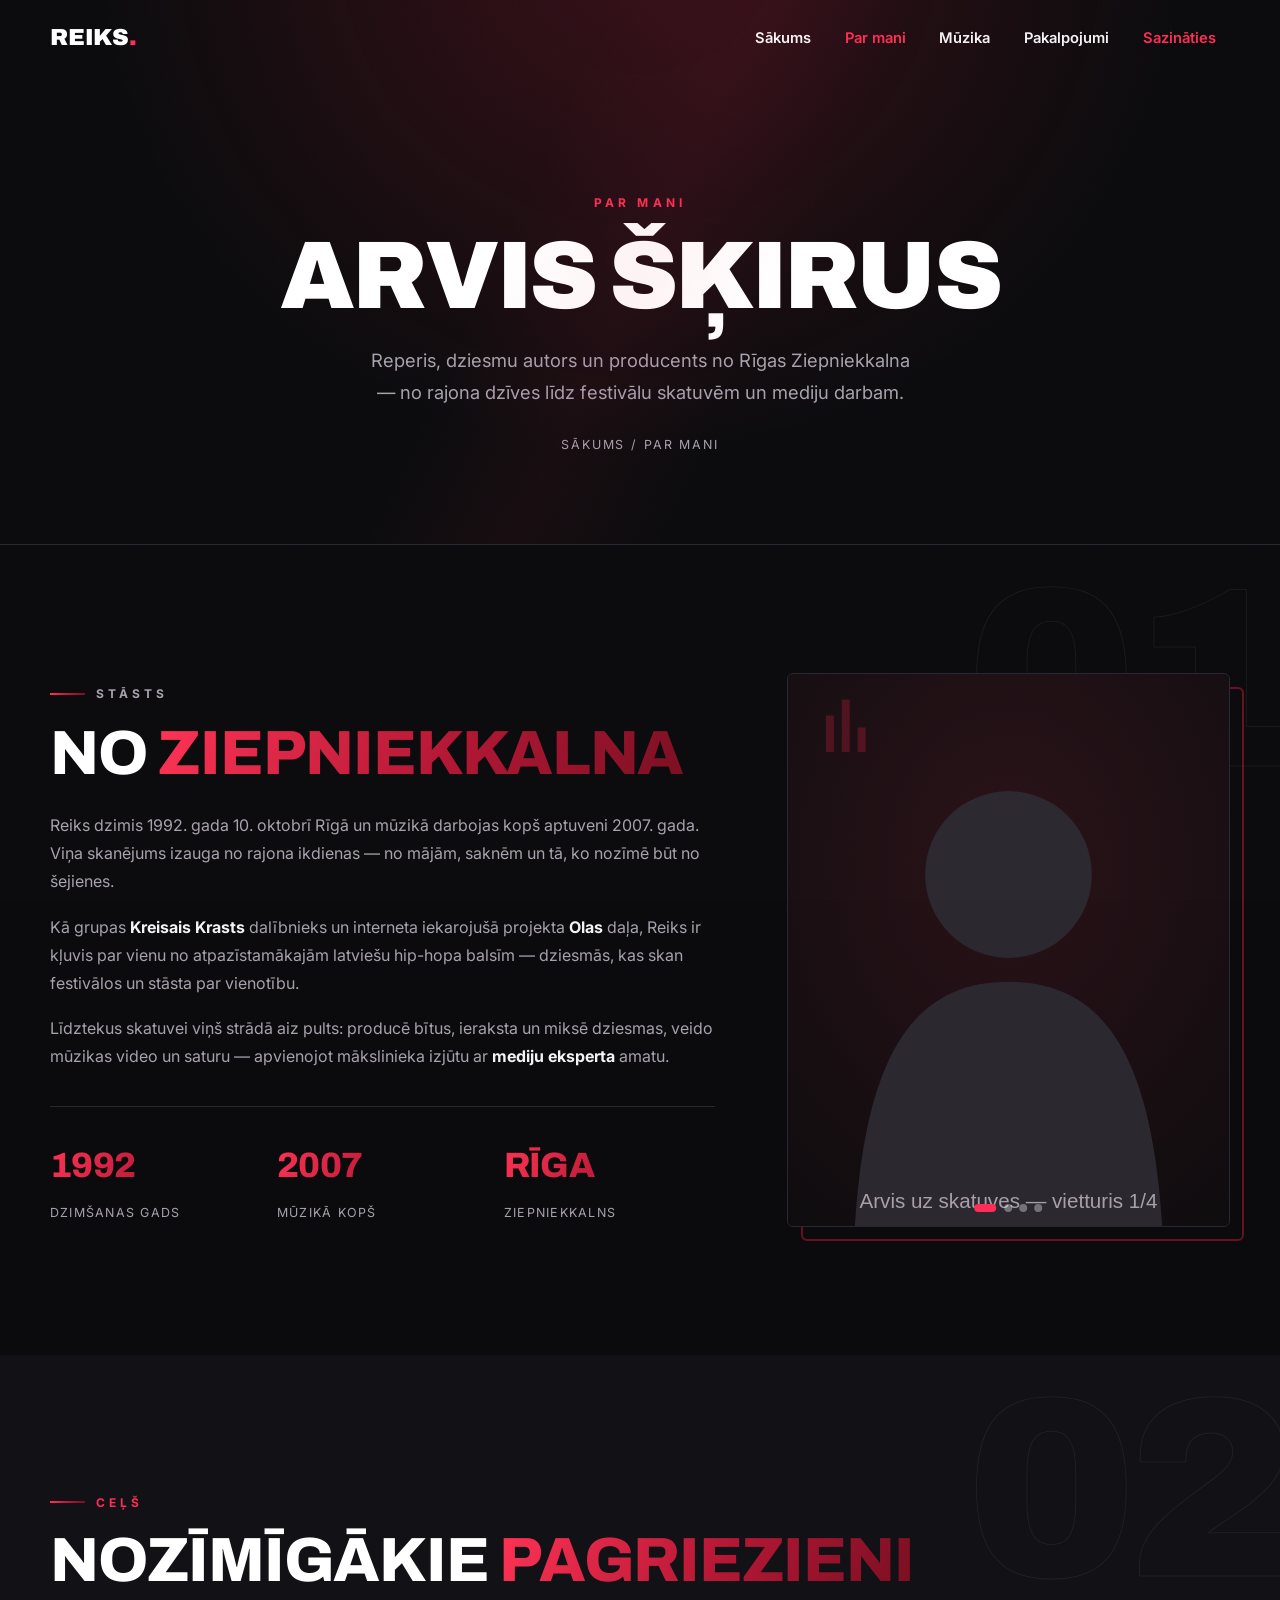
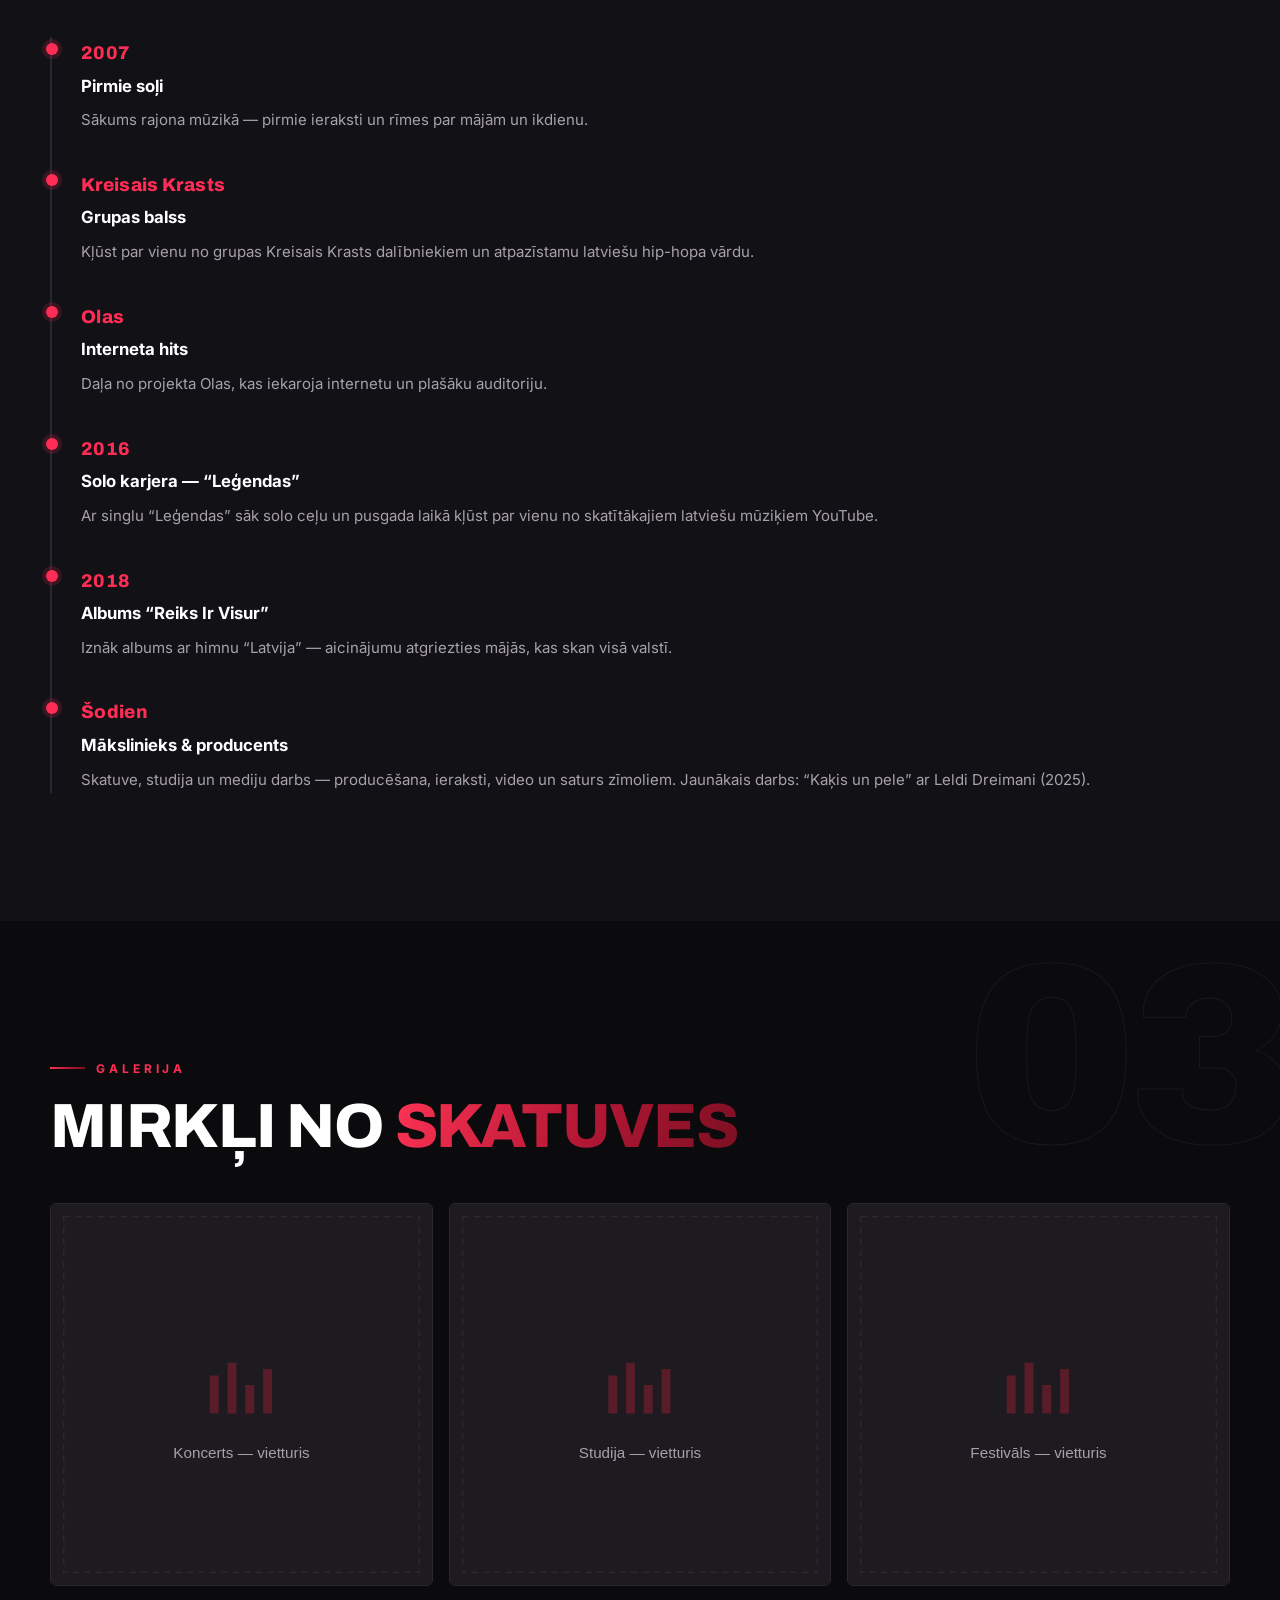
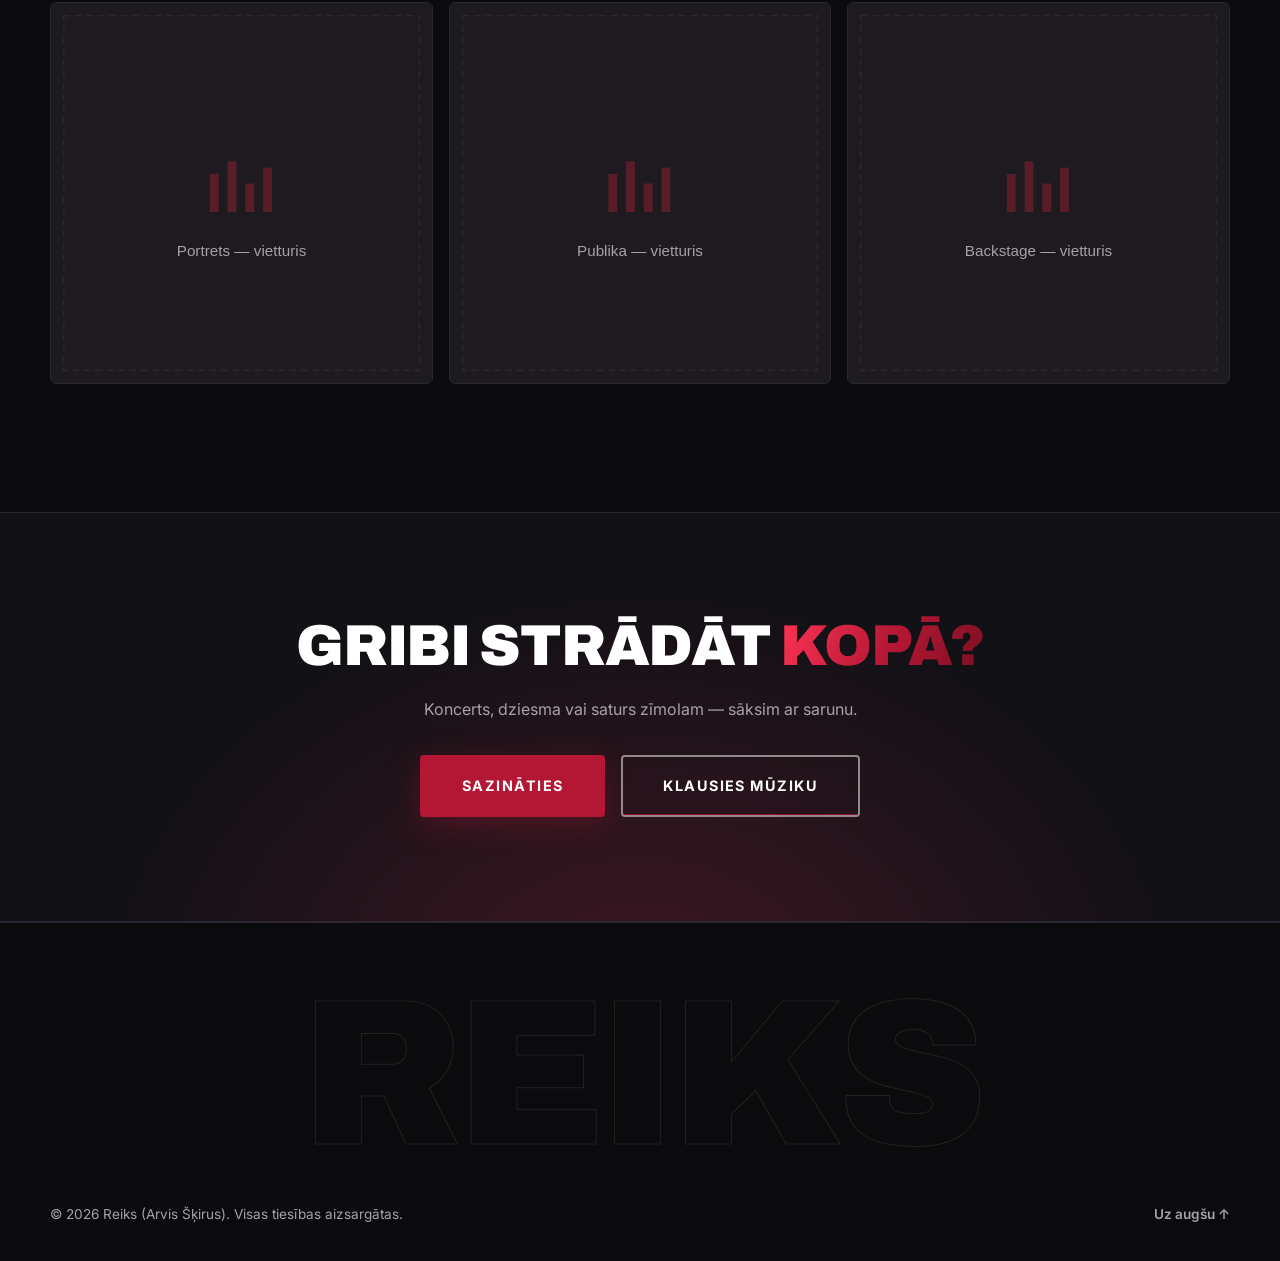
==== commit f4cb9fba: "Add real YouTube/Spotify content: embeds, discography links, career facts - 6 official video embeds " ====
--- a/about.html
+++ b/about.html
@@ -123,9 +123,19 @@
             <p class="timeline__text">Daļa no projekta Olas, kas iekaroja internetu un plašāku auditoriju.</p>
           </div>
           <div class="timeline__item reveal">
+            <p class="timeline__year">2016</p>
+            <h3 class="timeline__title">Solo karjera — “Leģendas”</h3>
+            <p class="timeline__text">Ar singlu “Leģendas” sāk solo ceļu un pusgada laikā kļūst par vienu no skatītākajiem latviešu mūziķiem YouTube.</p>
+          </div>
+          <div class="timeline__item reveal">
+            <p class="timeline__year">2018</p>
+            <h3 class="timeline__title">Albums “Reiks Ir Visur”</h3>
+            <p class="timeline__text">Iznāk albums ar himnu “Latvija” — aicinājumu atgriezties mājās, kas skan visā valstī.</p>
+          </div>
+          <div class="timeline__item reveal">
             <p class="timeline__year">Šodien</p>
             <h3 class="timeline__title">Mākslinieks & producents</h3>
-            <p class="timeline__text">Skatuve, studija un mediju darbs — producēšana, ieraksti, video un saturs zīmoliem.</p>
+            <p class="timeline__text">Skatuve, studija un mediju darbs — producēšana, ieraksti, video un saturs zīmoliem. Jaunākais darbs: “Kaķis un pele” ar Leldi Dreimani (2025).</p>
           </div>
         </div>
       </div>
--- a/styles.css
+++ b/styles.css
@@ -1311,6 +1311,22 @@
 .section--center .section__kicker::before { display: none; }
 
 /* ----------------------------------------------------------------
+   SPOTIFY EMBEDS  (music page — artist profile + album)
+   ---------------------------------------------------------------- */
+.spotify__grid {
+  display: grid;
+  gap: 1.5rem;
+  margin-top: 2.8rem;
+  grid-template-columns: 1fr;
+}
+.spotify__embed iframe {
+  display: block;
+  border: 1px solid var(--color-border);
+  border-radius: 12px;
+  background: var(--color-surface);
+}
+
+/* ----------------------------------------------------------------
    RESPONSIVE — multi-page components
    ---------------------------------------------------------------- */
 @media (min-width: 640px) {
@@ -1324,4 +1340,5 @@
   .process { grid-template-columns: repeat(4, 1fr); }
   .split { grid-template-columns: 3fr 2fr; gap: 4.5rem; }
   .split--media-right .split__media { order: 2; }
-}
+  .spotify__grid { grid-template-columns: 1fr 1fr; }
+}
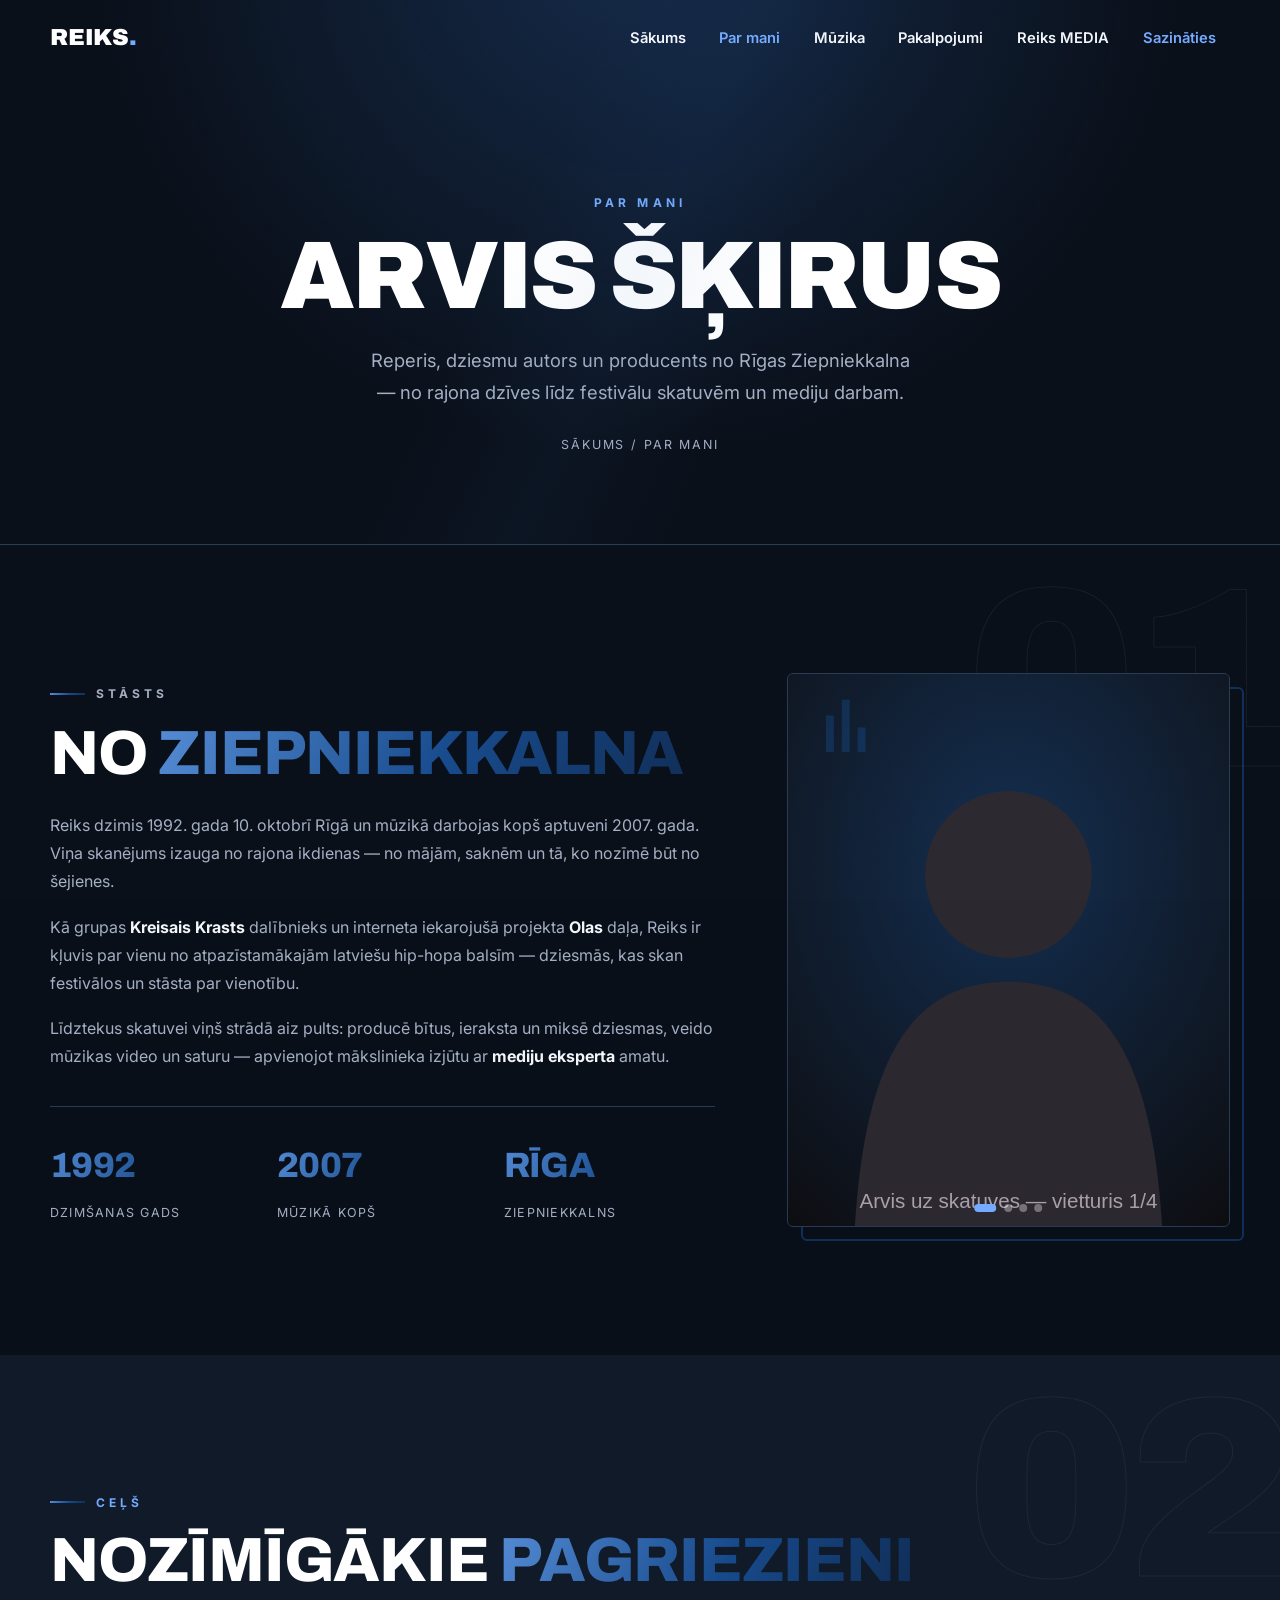
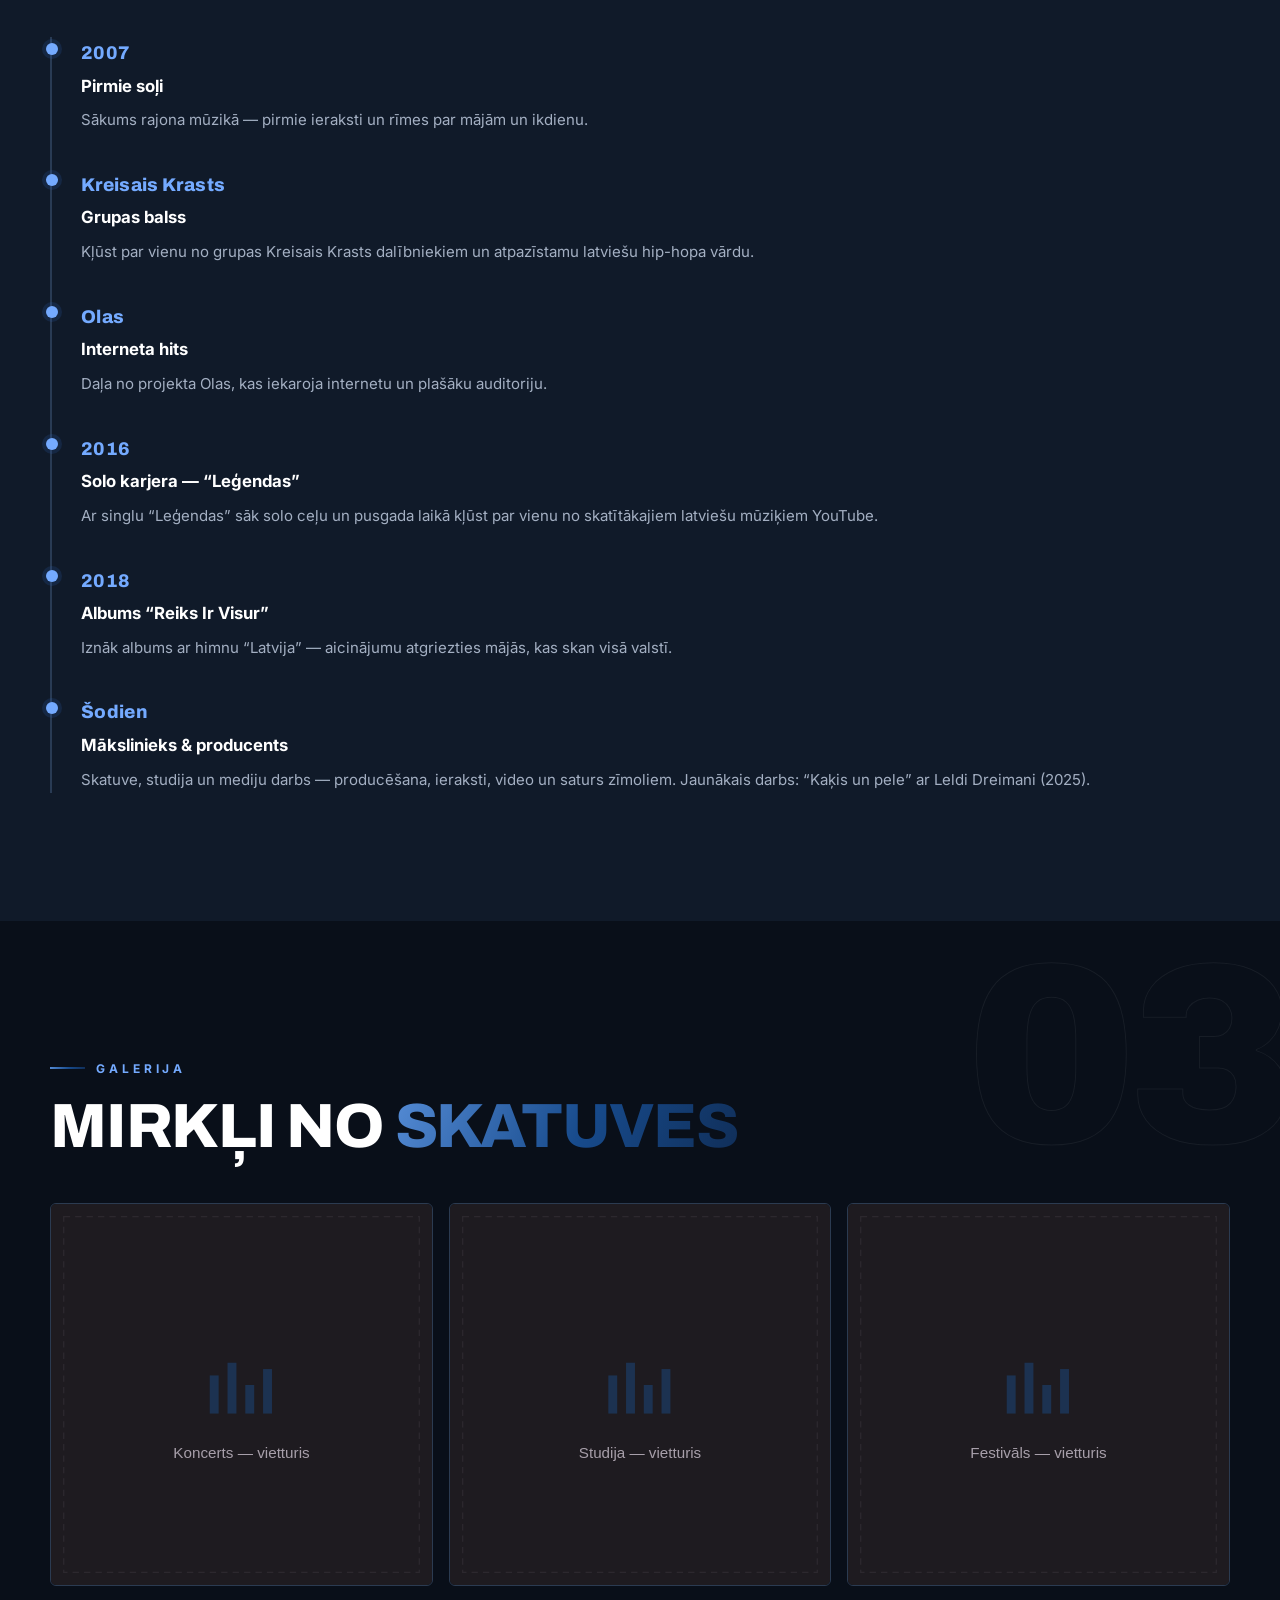
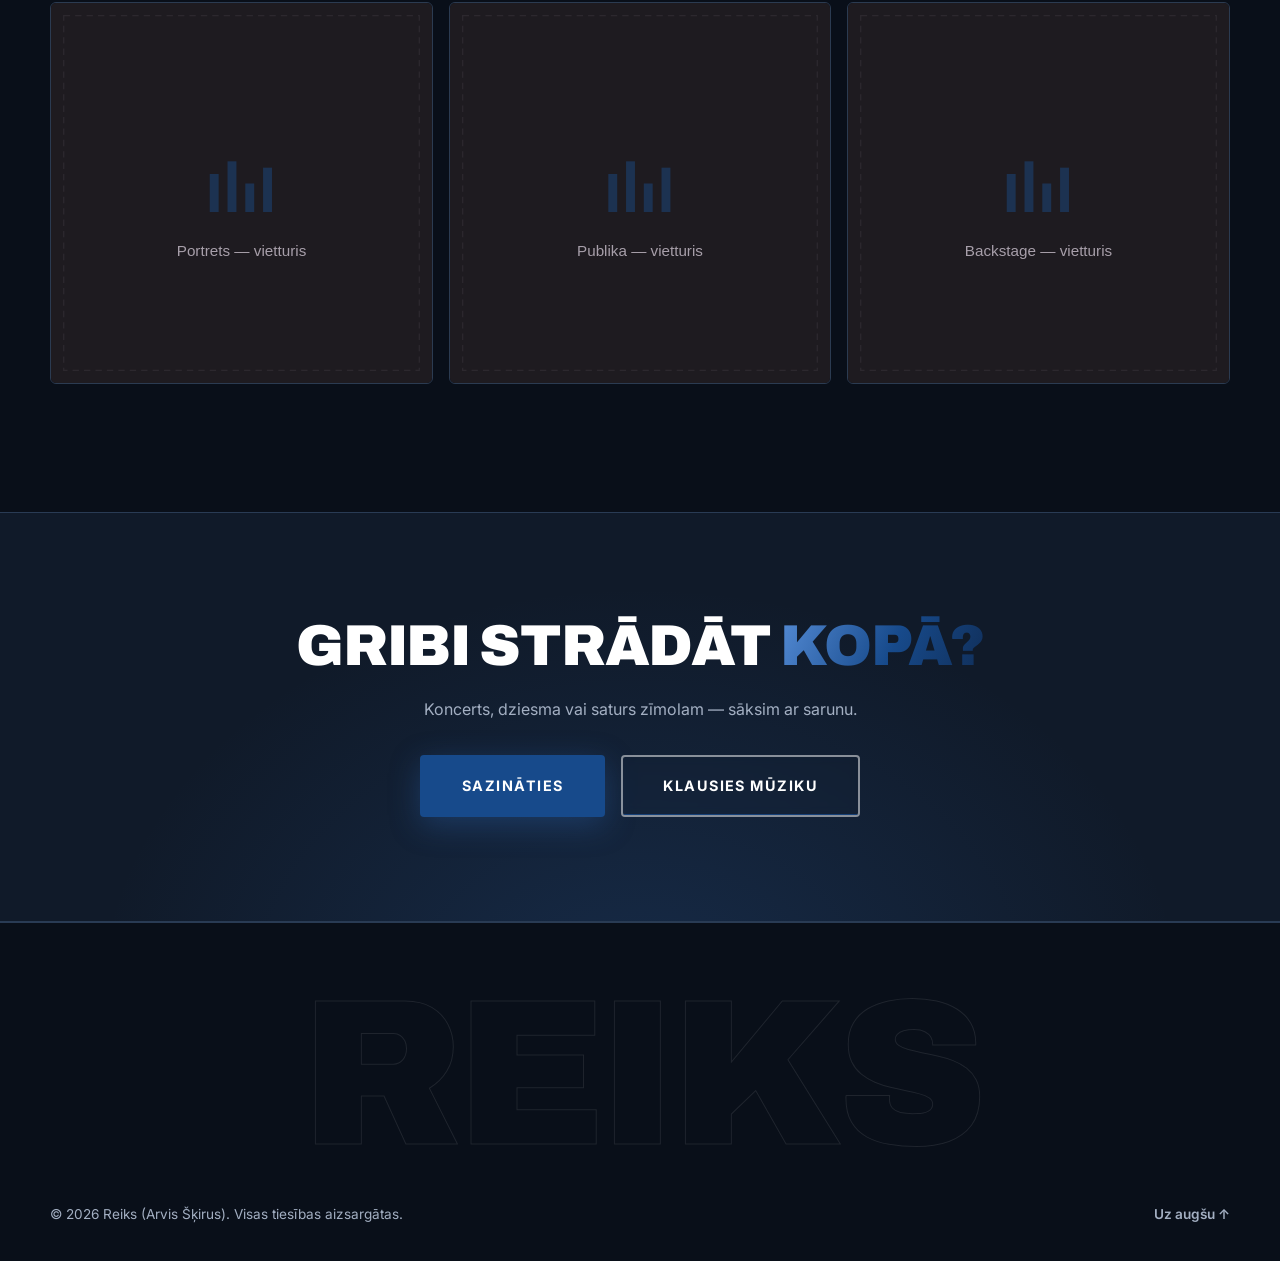
==== commit 6399b2a2: "Add Reiks MEDIA agency page and site navigation" ====
--- a/about.html
+++ b/about.html
@@ -39,6 +39,7 @@
         <li><a href="/about" class="nav__link nav__link--active">Par mani</a></li>
         <li><a href="/music" class="nav__link">Mūzika</a></li>
         <li><a href="/services" class="nav__link">Pakalpojumi</a></li>
+        <li><a href="/media" class="nav__link">Reiks MEDIA</a></li>
         <li><a href="/services#kontakti" class="nav__link nav__link--cta">Sazināties</a></li>
       </ul>
     </nav>
--- a/styles.css
+++ b/styles.css
@@ -13,19 +13,19 @@
    DESIGN TOKENS (colors, fonts, spacing)
    ---------------------------------------------------------------- */
 :root {
-  /* Colors — crimson accent on a warm near-black theme (bold-modern) */
-  --color-bg:        #0b0b0d;   /* page background */
-  --color-bg-alt:    #121116;   /* alternate section background */
-  --color-surface:   #161419;   /* cards */
-  --color-border:    #2a2732;   /* subtle card borders */
-  --color-text:      #f5f2f6;   /* main text */
-  --color-text-dim:  #a7a0ad;   /* secondary text */
-  --color-accent:    #b31734;   /* deep crimson */
-  --color-accent-hi: #ff2d55;   /* vivid crimson for glows/hovers */
+  /* Colors — blue accent on a navy near-black theme (bold-modern) */
+  --color-bg:        #090f19;   /* page background */
+  --color-bg-alt:    #101a29;   /* alternate section background */
+  --color-surface:   #142034;   /* cards */
+  --color-border:    #293b54;   /* subtle card borders */
+  --color-text:      #f2f5fa;   /* main text */
+  --color-text-dim:  #a3afc2;   /* secondary text */
+  --color-accent:    #174a8b;   /* deep blue */
+  --color-accent-hi: #74aaff;   /* light blue for glows/hovers */
   --color-white:     #ffffff;
 
   /* Gradient used for accent text and glows */
-  --gradient-accent: linear-gradient(115deg, #ff3355 0%, #b31734 55%, #7a0f22 100%);
+  --gradient-accent: linear-gradient(115deg, #548bd5 0%, #174a8b 55%, #102e58 100%);
 
   /* Typography — Archivo (heavy) for display, Inter for body (see <head>) */
   --font-display: "Archivo", "Arial Black", Impact, sans-serif;
@@ -130,14 +130,14 @@
 .btn--primary {
   background: var(--color-accent);
   color: var(--color-white);
-  box-shadow: 0 8px 30px rgba(158, 27, 50, 0.35);
+  box-shadow: 0 8px 30px rgba(45, 103, 181, 0.35);
 }
 .btn--primary:hover {
   background: var(--color-accent-hi);
-  box-shadow: 0 12px 40px rgba(224, 41, 77, 0.45);
-}
-
-/* Outline button — crimson fill sweeps up from the bottom on hover */
+  box-shadow: 0 12px 40px rgba(45, 103, 181, 0.45);
+}
+
+/* Outline button — blue fill sweeps up from the bottom on hover */
 .btn--outline {
   border-color: rgba(255, 255, 255, 0.5);
   color: var(--color-white);
@@ -270,7 +270,7 @@
   position: absolute;
   inset: 0;
   background:
-    radial-gradient(ellipse at 50% 110%, rgba(158, 27, 50, 0.22), transparent 55%),
+    radial-gradient(ellipse at 50% 110%, rgba(45, 103, 181, 0.22), transparent 55%),
     linear-gradient(to bottom,
       rgba(10, 10, 11, 0.6) 0%,
       rgba(10, 10, 11, 0.3) 45%,
@@ -488,14 +488,14 @@
   position: absolute;
   inset: 0;
   background: radial-gradient(340px circle at var(--mx, 50%) var(--my, 50%),
-              rgba(224, 41, 77, 0.13), transparent 65%);
+              rgba(45, 103, 181, 0.13), transparent 65%);
   opacity: 0;
   transition: opacity 0.3s ease;
   pointer-events: none;
 }
 .glow-card:hover {
   transform: translateY(-6px);
-  border-color: rgba(224, 41, 77, 0.45);
+  border-color: rgba(45, 103, 181, 0.45);
   box-shadow: 0 18px 50px rgba(0, 0, 0, 0.45);
 }
 .glow-card:hover::before { opacity: 1; }
@@ -628,7 +628,7 @@
   align-items: center;
   justify-content: center;
   border-radius: var(--radius);
-  background: rgba(179, 23, 52, 0.16);
+  background: rgba(45, 103, 181, 0.16);
   color: var(--color-accent-hi);
   margin-bottom: 1.4rem;
 }
@@ -653,8 +653,8 @@
   justify-content: center;
   align-items: flex-start;
   gap: 0.4rem;
-  background: linear-gradient(140deg, rgba(158, 27, 50, 0.25), var(--color-surface) 65%);
-  border-color: rgba(224, 41, 77, 0.35);
+  background: linear-gradient(140deg, rgba(45, 103, 181, 0.25), var(--color-surface) 65%);
+  border-color: rgba(45, 103, 181, 0.35);
 }
 .skill-card--highlight .btn { margin-top: 1rem; }
 
@@ -688,7 +688,7 @@
   height: 58px;
   color: var(--color-accent);
   opacity: 0.9;
-  filter: drop-shadow(0 0 24px rgba(224, 41, 77, 0.45));
+  filter: drop-shadow(0 0 24px rgba(45, 103, 181, 0.45));
   transition: transform 0.25s ease;
 }
 .track-card:hover .track-card__placeholder svg { transform: scale(1.15); }
@@ -727,7 +727,7 @@
   transition: background 0.25s ease, padding-left 0.25s ease;
 }
 .discography__row:hover {
-  background: rgba(158, 27, 50, 0.09);
+  background: rgba(45, 103, 181, 0.09);
   padding-left: 1.4rem;
 }
 
@@ -793,7 +793,7 @@
 .gallery__grid img:hover {
   transform: scale(1.03);
   filter: saturate(1.15);
-  border-color: rgba(224, 41, 77, 0.4);
+  border-color: rgba(45, 103, 181, 0.4);
 }
 
 /* ----------------------------------------------------------------
@@ -829,7 +829,7 @@
   border-color: var(--color-accent);
   background: var(--color-accent);
   transform: translateY(-4px);
-  box-shadow: 0 10px 26px rgba(158, 27, 50, 0.4);
+  box-shadow: 0 10px 26px rgba(45, 103, 181, 0.4);
 }
 .contact__socials svg { width: 20px; height: 20px; }
 
@@ -861,7 +861,7 @@
 .form-field input:focus,
 .form-field textarea:focus {
   border-color: var(--color-accent-hi);
-  box-shadow: 0 0 0 3px rgba(224, 41, 77, 0.15);
+  box-shadow: 0 0 0 3px rgba(45, 103, 181, 0.15);
   outline: none;
 }
 
@@ -897,7 +897,7 @@
   margin-bottom: 1.5rem;
   transition: -webkit-text-stroke-color 0.4s ease;
 }
-.site-footer__wordmark:hover { -webkit-text-stroke-color: rgba(224, 41, 77, 0.4); }
+.site-footer__wordmark:hover { -webkit-text-stroke-color: rgba(45, 103, 181, 0.4); }
 
 .site-footer__inner {
   display: flex;
@@ -1013,7 +1013,7 @@
   text-align: center;
   overflow: hidden;
   background:
-    radial-gradient(ellipse at 50% -10%, rgba(158, 27, 50, 0.30), transparent 60%),
+    radial-gradient(ellipse at 50% -10%, rgba(45, 103, 181, 0.30), transparent 60%),
     var(--color-bg);
   border-bottom: 1px solid var(--color-border);
 }
@@ -1021,7 +1021,7 @@
   content: "";
   position: absolute;
   inset: 0;
-  background: linear-gradient(115deg, transparent 40%, rgba(224,41,77,0.06) 50%, transparent 60%);
+  background: linear-gradient(115deg, transparent 40%, rgba(45, 103, 181,0.06) 50%, transparent 60%);
   pointer-events: none;
 }
 .page-banner__kicker {
@@ -1097,7 +1097,7 @@
   width: 52px; height: 52px;
   display: flex; align-items: center; justify-content: center;
   border-radius: var(--radius);
-  background: rgba(179, 23, 52, 0.16);
+  background: rgba(45, 103, 181, 0.16);
   color: var(--color-accent-hi);
 }
 .service-card__icon svg { width: 26px; height: 26px; }
@@ -1171,8 +1171,8 @@
 }
 .price-card { padding: 2.4rem 2rem; display: flex; flex-direction: column; }
 .price-card--featured {
-  background: linear-gradient(150deg, rgba(158, 27, 50, 0.28), var(--color-surface) 60%);
-  border-color: rgba(224, 41, 77, 0.5);
+  background: linear-gradient(150deg, rgba(45, 103, 181, 0.28), var(--color-surface) 60%);
+  border-color: rgba(45, 103, 181, 0.5);
 }
 .price-card__tag {
   align-self: flex-start;
@@ -1223,7 +1223,7 @@
   top: 0.35rem;
   width: 12px; height: 12px; border-radius: 999px;
   background: var(--color-accent-hi);
-  box-shadow: 0 0 0 4px rgba(224,41,77,0.18);
+  box-shadow: 0 0 0 4px rgba(45, 103, 181,0.18);
 }
 .timeline__year {
   font-family: var(--font-display);
@@ -1275,7 +1275,7 @@
   text-align: center;
   padding-block: clamp(4rem, 10vw, 6.5rem);
   background:
-    radial-gradient(ellipse at 50% 120%, rgba(224,41,77,0.22), transparent 60%),
+    radial-gradient(ellipse at 50% 120%, rgba(45, 103, 181,0.22), transparent 60%),
     var(--color-bg-alt);
   border-top: 1px solid var(--color-border);
   border-bottom: 1px solid var(--color-border);
@@ -1342,3 +1342,31 @@
   .split--media-right .split__media { order: 2; }
   .spotify__grid { grid-template-columns: 1fr 1fr; }
 }
+
+/* Homepage photographs fade behind the original centered introduction. */
+.hero--photos { overflow: hidden; background: var(--color-bg); padding: 6rem 0; }
+.hero__backdrop { position: absolute; inset: 0; }
+.hero__slide { position: absolute; inset: 0; width: 100%; height: 100%; object-fit: cover; object-position: center 57%; opacity: 0; transition: opacity 1.4s ease; }
+.hero__slide.is-active { opacity: 1; }
+.hero--photos .hero__overlay { background: linear-gradient(180deg, rgba(0,0,0,.35), rgba(0,0,0,.48) 55%, rgba(0,0,0,.8)); }
+.hero--photos .hero__kicker, .hero--photos .hero__tagline { color: #f2f5fa; text-shadow: 0 2px 12px #000; }
+.hero__pause { position: absolute; bottom: 1.4rem; right: 1.25rem; z-index: 2; border: 1px solid #ffffff70; border-radius: 4px; background: #0009; color: white; padding: .5rem .75rem; font: inherit; font-size: .7rem; cursor: pointer; }
+@media (max-width: 600px) {
+  .hero__slide { object-position: 58% center; }
+  .hero--photos .hero__kicker { letter-spacing: .2em; }
+}
+@media (prefers-reduced-motion: reduce) { .hero__slide { transition: none; } }
+
+/* Photographic service previews on the landing page. */
+#prasmes .service-card--visual { padding: 0 0 1.4rem; overflow: hidden; }
+#prasmes .service-card__media { position: relative; aspect-ratio: 16 / 10; overflow: hidden; background: #0b1422; border-bottom: 1px solid rgba(103, 158, 232, .2); }
+#prasmes .service-card__media::after { content: ""; position: absolute; inset: 0; pointer-events: none; background: linear-gradient(180deg, transparent 55%, rgba(12, 23, 40, .45)); }
+#prasmes .service-card__photo { display: block; width: 100%; height: 100%; object-fit: cover; transition: transform .45s ease; }
+#prasmes .service-card__photo--production { object-position: 50% 76%; }
+#prasmes .service-card__photo--vocals { object-position: 50% 45%; }
+#prasmes .service-card__photo--video { object-position: center; }
+#prasmes .service-card--visual:hover .service-card__photo { transform: scale(1.035); }
+#prasmes .service-card__head { margin: 1.4rem 1.9rem 1rem; }
+#prasmes .service-card__title, #prasmes .service-card__text { margin-left: 1.9rem; margin-right: 1.9rem; }
+#prasmes .service-card__text { margin-bottom: 0; }
+@media (prefers-reduced-motion: reduce) { #prasmes .service-card__photo { transition: none; } #prasmes .service-card--visual:hover .service-card__photo { transform: none; } }
